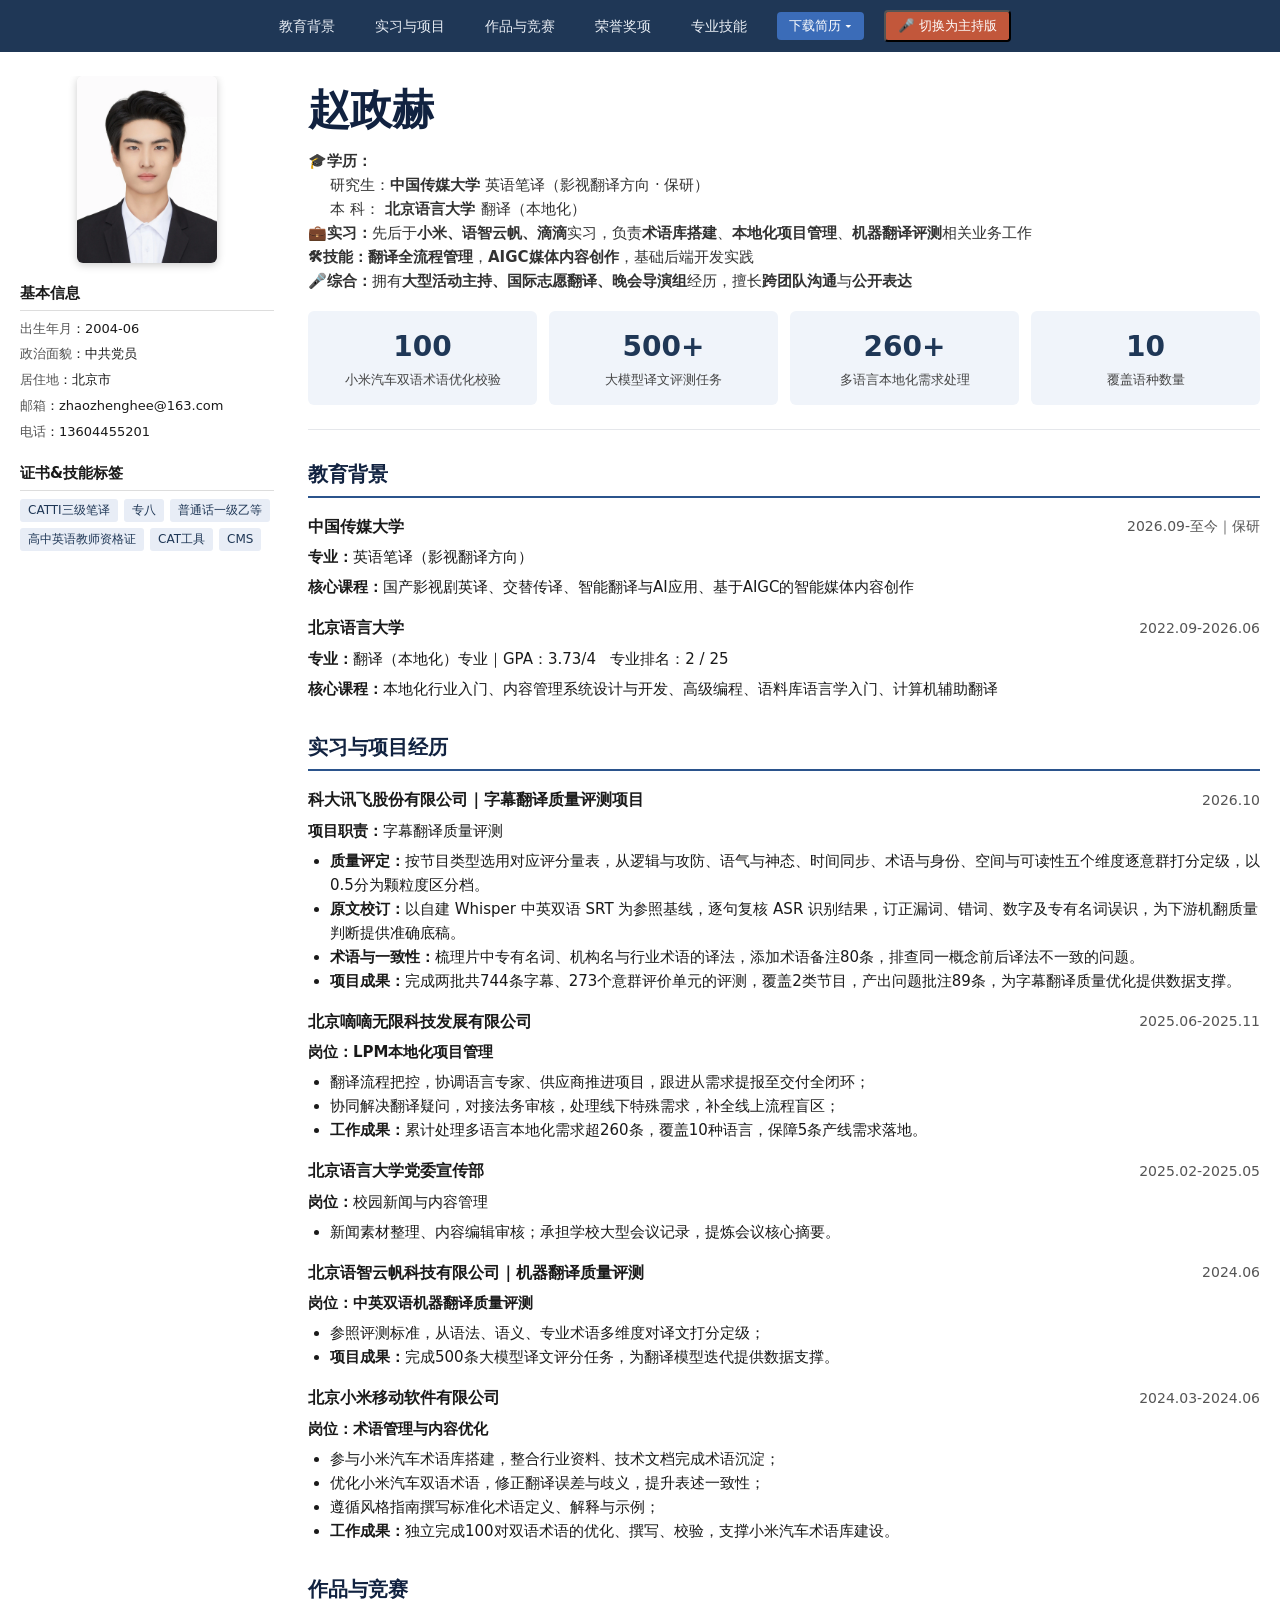
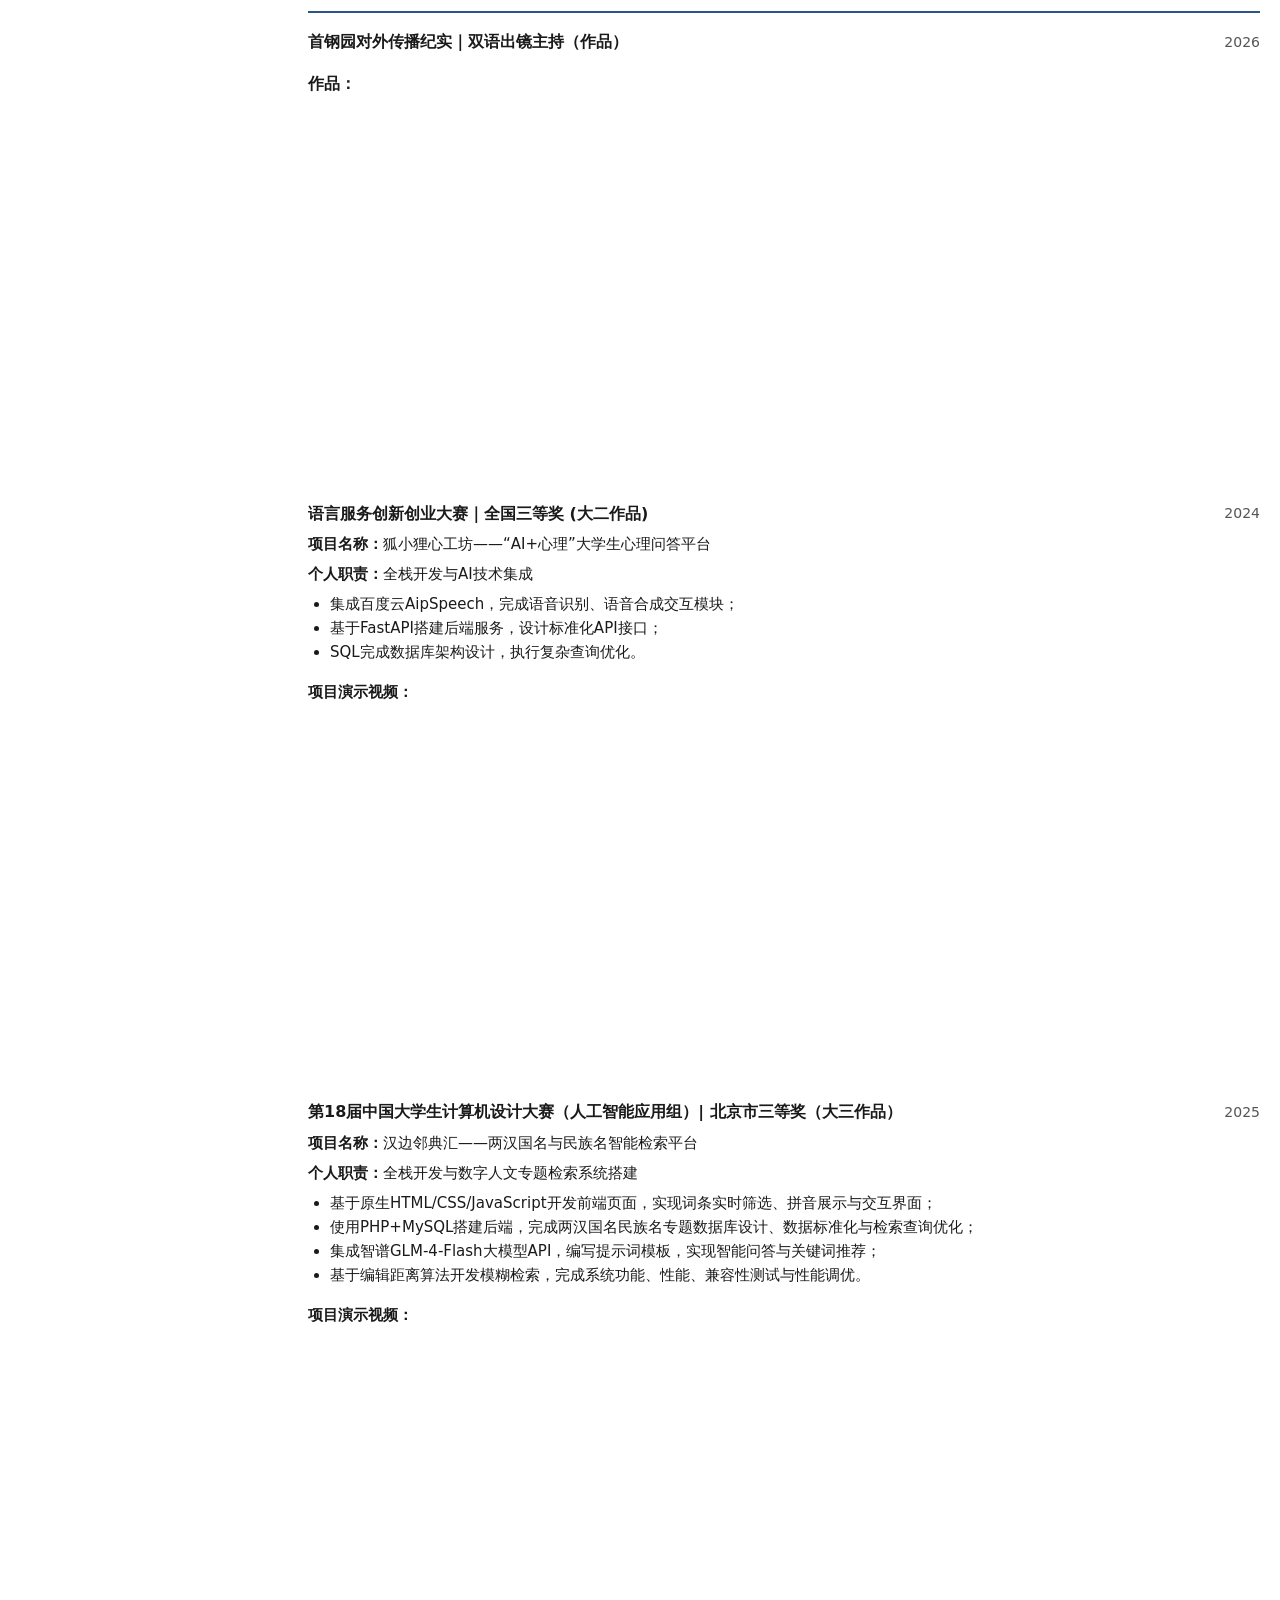
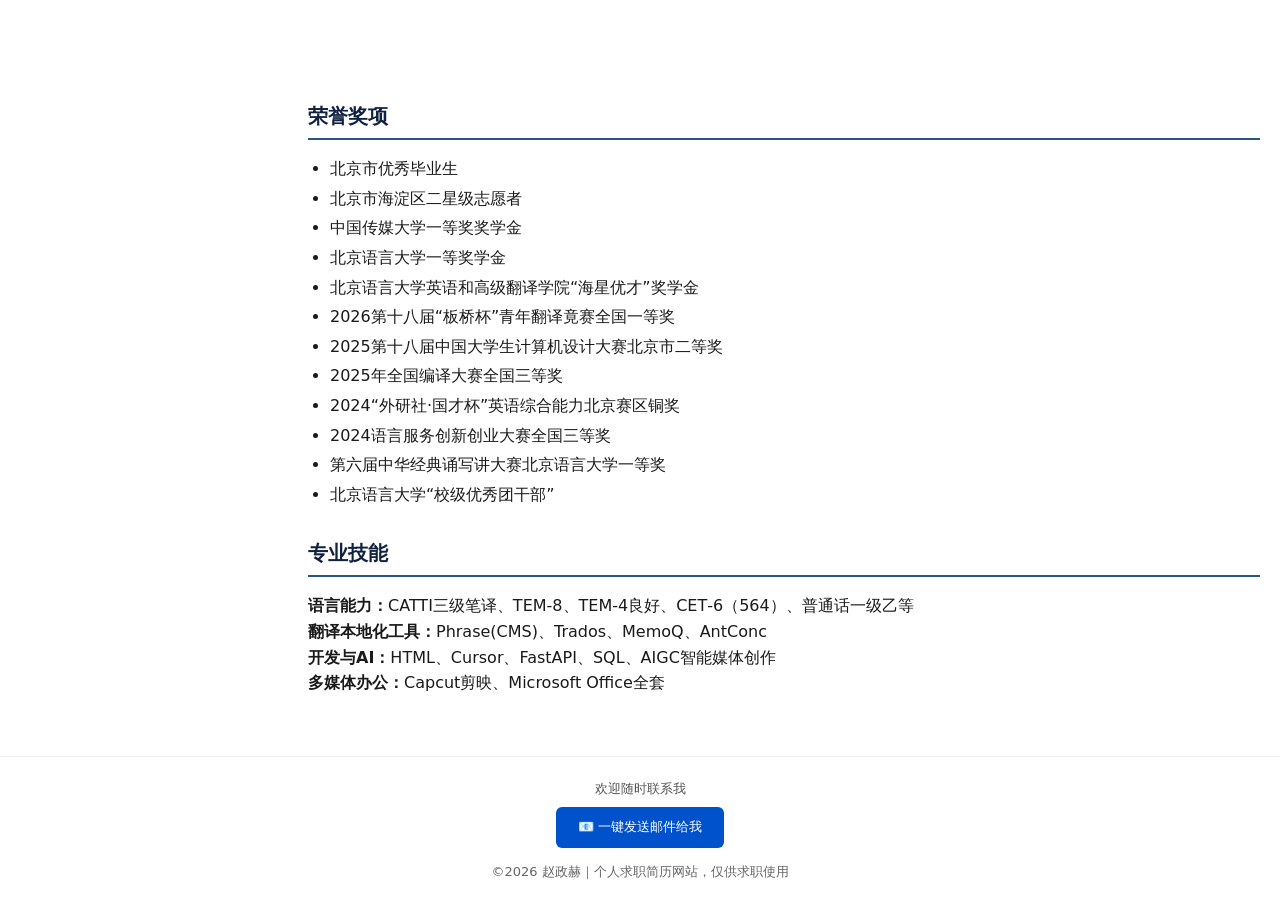
==== index.html @ c39dd7a0 "index.html" ====
<!DOCTYPE html>
<html lang="zh-CN">
<head>
    <meta charset="UTF-8">
    <meta name="viewport" content="width=device-width, initial-scale=1.0">
    <title>赵政赫｜个人简历主页</title>
    <link rel="stylesheet" href="./css/style.css">
</head>
<body>
<!--顶部导航锚点菜单：顺序 = 正文顺序，保证点击跳转位置正确-->
<header class="site-header">
    <div class="container-full">
        <nav class="top-nav">
            <!-- 教育背景：两个界面都有 -->
            <a href="#edu">教育背景</a>
            <a href="#bilingual" class="host-only" style="display:none;">个人作品</a>
            <!-- 求职版专属 -->
            <a href="#intern" class="job-only">实习与项目</a>
            <a href="#project" class="job-only">作品与竞赛</a>
            <!-- 主持版专属 -->
            <a href="#social" class="host-only" style="display:none;">主持&实践</a>
            <!-- 两个界面都有 -->
            <a href="#award">荣誉奖项</a>
            <!-- 两个界面都有 -->
            <a href="#skill">专业技能</a>
            <div class="download-dropdown">
                <button class="nav-download">
                    下载简历 ▾
                </button>
                <div class="dropdown-menu">
                    <!-- 求职版：个人简历 + 英文版 -->
                    <a href="./resume/resume-zh.pdf" target="_blank" class="job-dl">📄下载简历</a>
                    <a href="./resume/resume-en.pdf" target="_blank" class="job-dl">📄下载resume</a>
                    <!-- 主持版：传媒方向 -->
                    <a href="./resume/resume-host.pdf" target="_blank" class="host-dl" style="display:none;">📄下载传媒方向简历</a>
                </div>
            </div>
            <!-- 双界面切换按钮 -->
            <button id="modeBtn" class="nav-download" style="background:#c2573b;" onclick="switchMode()">🎤 切换为主持版</button>
         </nav>
    </div>
</header>
<div class="container-full page-wrapper">
    <!--侧边栏 固定在左侧-->
    <aside class="sidebar">
        <div class="sidebar-sticky">
            <div class="avatar-box">
                <img src="./assets/img/id_photo.webp" alt="赵政赫证件照">
            </div>
            <div class="side-info">
                <div class="side-title">基本信息</div>
                <ul>
                    <li><span class="label">出生年月</span>：2004‑06</li>
                    <li><span class="label">政治面貌</span>：中共党员</li>
                    <li><span class="label">居住地</span>：北京市</li>
                    <li><span class="label">邮箱</span>：zhaozhenghee@163.com</li>
                    <li><span class="label">电话</span>：13604455201</li>
                </ul>
            </div>
            <div class="side-info">
                <div class="side-title">证书&技能标签</div>
                <div class="tag-list">
                    <span class="tag">CATTI三级笔译</span>
                    <span class="tag">专八</span>
                    <span class="tag">普通话一级乙等</span>
                    <span class="tag">高中英语教师资格证</span>
                    <span class="tag">CAT工具</span>
                    <span class="tag">CMS</span>
                </div>
            </div>
        </div>
    </aside>
    <!--主内容区域-->
    <main class="main-content">
                <!--大标题区域-->
<section class="hero-banner">
    <h1 class="main-name">赵政赫</h1>
    <div class="intro-text">
        <p><strong>🎓学历：</strong></p>
        <p style="padding-left:1.4rem;">研究生：<strong>中国传媒大学</strong> 英语笔译（影视翻译方向 · 保研）</p>
        <p style="padding-left:1.4rem;">本 科：<strong> 北京语言大学 </strong>翻译（本地化）</p>
        <p><strong>💼实习：</strong>先后于<strong>小米、语智云帆、滴滴</strong>实习，负责<strong>术语库搭建</strong>、<strong>本地化项目管理</strong>、<strong>机器翻译评测</strong>相关业务工作</p>
        <p><strong>🛠技能：</strong><strong>翻译全流程管理</strong>，<strong>AIGC媒体内容创作</strong>，基础后端开发实践</p>
        <p><strong>🎤综合：</strong>拥有<strong>大型活动主持、国际志愿翻译、晚会导演组</strong>经历，擅长<strong>跨团队沟通</strong>与<strong>公开表达</strong></p>
    </div>
    <!--核心数据高亮块-->
    <div class="data-highlight-row">
        <div class="data-item">
            <div class="data-num">100</div>
            <div class="data-desc">小米汽车双语术语优化校验</div>
        </div>
        <div class="data-item">
            <div class="data-num">500+</div>
            <div class="data-desc">大模型译文评测任务</div>
        </div>
        <div class="data-item">
            <div class="data-num">260+</div>
            <div class="data-desc">多语言本地化需求处理</div>
        </div>
        <div class="data-item">
            <div class="data-num">10</div>
            <div class="data-desc">覆盖语种数量</div>
        </div>
    </div>
</section>
        <!--教育背景：两个界面都有-->
        <section id="edu" class="content-block">
            <h2 class="block-title">教育背景</h2>
            <div class="block-item">
                <div class="item-head">
                    <div class="item-org">中国传媒大学</div>
                    <div class="item-time">2026.09‑至今｜保研</div>
                </div>
                <div class="item-detail">
                    <p><strong>专业：</strong>英语笔译（影视翻译方向）</p>
                    <p><strong>核心课程：</strong>国产影视剧英译、交替传译、智能翻译与AI应用、基于AIGC的智能媒体内容创作</p>
                </div>
            </div>
            <div class="block-item">
                <div class="item-head">
                    <div class="item-org">北京语言大学</div>
                    <div class="item-time">2022.09‑2026.06</div>
                </div>
                <div class="item-detail">
                    <p><strong>专业：</strong>翻译（本地化）专业｜GPA：3.73/4 &nbsp; 专业排名：2 / 25</p>
                    <p><strong>核心课程：</strong>本地化行业入门、内容管理系统设计与开发、高级编程、语料库语言学入门、计算机辅助翻译</p>
                </div>
            </div>
        </section>
        <!--个人作品：主持版专属，独立醒目板块-->
        <section id="bilingual" class="content-block host-sec" style="display:none;">
            <h2 class="block-title">个人作品</h2>
            <div class="block-item">
                <p><strong>首钢园对外传播纪实 · 出镜主持</strong></p>
                <p><strong>When Industrial Ruins Meet Market Vibes 当工业遗迹遇见市集烟火</strong></p>
                <div style="margin-top:16px;">
                    <p><strong>作品：</strong></p>
                    <div style="max-width:600px;margin-left:auto;margin-right:auto;">
                        <div style="position:relative;padding-bottom:56.25%;height:0;overflow:hidden;border-radius:6px;">
                            <iframe style="position:absolute;top:0;left:0;width:100%;height:100%;border:0;"
                            src="//player.bilibili.com/player.html?isOutside=true&aid=117586691951535&bvid=BV16ZW86EEtC&cid=43466884684&p=1&danmaku=0&autoplay=0"
                            allowfullscreen></iframe>
                        </div>
                    </div>
                </div>

                <div style="margin-top:28px;">
                    <p><strong>第26届齐越节报送作品——唐诗里的中国：</strong></p>
<br>
                    <div style="max-width:600px;margin-left:auto;margin-right:auto;">
                        <div style="position:relative;padding-bottom:56.25%;height:0;overflow:hidden;border-radius:6px;">
                            <iframe style="position:absolute;top:0;left:0;width:100%;height:100%;border:0;"
                            src="//player.bilibili.com/player.html?isOutside=true&aid=117561291179979&bvid=BV1Stxf6EEJv&cid=43338957011&p=1 &danmaku=0&autoplay=0"
                            allowfullscreen></iframe>
                        </div>
                    </div>
                </div>
            </div>
        </section>
        <!--求职版：实习经历-->
        <section id="intern" class="content-block job-sec">
            <h2 class="block-title">实习与项目经历</h2>
            <div class="block-item">
                <div class="item-head">
                    <div class="item-org">科大讯飞股份有限公司｜字幕翻译质量评测项目</div>
                    <div class="item-time">2026.10</div>
                </div>
                <div class="item-detail">
                    <p><strong>项目职责：</strong>字幕翻译质量评测</p>
                    <ul>
                        <li><strong>质量评定：</strong>按节目类型选用对应评分量表，从逻辑与攻防、语气与神态、时间同步、术语与身份、空间与可读性五个维度逐意群打分定级，以0.5分为颗粒度区分档。</li>
                        <li><strong>原文校订：</strong>以自建 Whisper 中英双语 SRT 为参照基线，逐句复核 ASR 识别结果，订正漏词、错词、数字及专有名词误识，为下游机翻质量判断提供准确底稿。</li>
                        <li><strong>术语与一致性：</strong>梳理片中专有名词、机构名与行业术语的译法，添加术语备注80条，排查同一概念前后译法不一致的问题。</li>
                        <li><strong>项目成果：</strong>完成两批共744条字幕、273个意群评价单元的评测，覆盖2类节目，产出问题批注89条，为字幕翻译质量优化提供数据支撑。</li>
                    </ul>
                </div>
            </div>
            <div class="block-item">
                <div class="item-head">
                    <div class="item-org">北京嘀嘀无限科技发展有限公司</div>
                    <div class="item-time">2025.06‑2025.11</div>
                </div>
                <div class="item-detail">
                    <p><strong>岗位：LPM本地化项目管理</strong></p>
                    <ul>
                        <li>翻译流程把控，协调语言专家、供应商推进项目，跟进从需求提报至交付全闭环；</li>
                        <li>协同解决翻译疑问，对接法务审核，处理线下特殊需求，补全线上流程盲区；</li>
                        <li><strong>工作成果：</strong>累计处理多语言本地化需求超260条，覆盖10种语言，保障5条产线需求落地。</li>
                    </ul>
                </div>
            </div>
            <div class="block-item">
                <div class="item-head">
                    <div class="item-org">北京语言大学党委宣传部</div>
                    <div class="item-time">2025.02‑2025.05</div>
                </div>
                <div class="item-detail">
                    <p><strong>岗位：</strong>校园新闻与内容管理</p>
                    <ul>
                        <li>新闻素材整理、内容编辑审核；承担学校大型会议记录，提炼会议核心摘要。</li>
                    </ul>
                </div>
            </div>
            <div class="block-item">
                <div class="item-head">
                    <div class="item-org">北京语智云帆科技有限公司｜机器翻译质量评测</div>
                    <div class="item-time">2024.06</div>
                </div>
                <div class="item-detail">
                    <p><strong>岗位：中英双语机器翻译质量评测</strong></p>
                    <ul>
                        <li>参照评测标准，从语法、语义、专业术语多维度对译文打分定级；</li>
                        <li><strong>项目成果：</strong>完成500条大模型译文评分任务，为翻译模型迭代提供数据支撑。</li>
                    </ul>
                </div>
            </div>
            <div class="block-item">
                <div class="item-head">
                    <div class="item-org">北京小米移动软件有限公司</div>
                    <div class="item-time">2024.03‑2024.06</div>
                </div>
                <div class="item-detail">
                    <p><strong>岗位：术语管理与内容优化</strong></p>
                    <ul>
                        <li>参与小米汽车术语库搭建，整合行业资料、技术文档完成术语沉淀；</li>
                        <li>优化小米汽车双语术语，修正翻译误差与歧义，提升表述一致性；</li>
                        <li>遵循风格指南撰写标准化术语定义、解释与示例；</li>
                        <li><strong>工作成果：</strong>独立完成100对双语术语的优化、撰写、校验，支撑小米汽车术语库建设。</li>
                    </ul>
                </div>
            </div>
        </section>
        <!--求职版：项目竞赛-->
        <section id="project" class="content-block job-sec">
            <h2 class="block-title">作品与竞赛</h2>
            <!-- 双语出镜作品（求职版也展示一份，与主持版独立板块呼应） -->
            <div class="block-item">
                <div class="item-head">
                    <div class="item-org">首钢园对外传播纪实｜双语出镜主持（作品）</div>
                    <div class="item-time">2026</div>
                </div>
                    <div style="margin-top:16px;">
                        <p><strong>作品：</strong></p>
                        <div style="max-width:600px;margin-left:auto;margin-right:auto;">
                            <div style="position:relative;padding-bottom:56.25%;height:0;overflow:hidden;border-radius:6px;">
                                <iframe style="position:absolute;top:0;left:0;width:100%;height:100%;border:0;"
                                src="//player.bilibili.com/player.html?isOutside=true&aid=117586691951535&bvid=BV16ZW86EEtC&cid=43466884684&p=1&danmaku=0&autoplay=0"
                                allowfullscreen></iframe>
                            </div>
                        </div>
                    </div>
            </div>
<br><br>
            <div class="block-item">
                <div class="item-head">
                    <div class="item-org">语言服务创新创业大赛｜全国三等奖 (大二作品)</div>
                    <div class="item-time">2024</div>
                </div>
                <div class="item-detail">
                    <p><strong>项目名称：</strong>狐小狸心工坊——“AI+心理”大学生心理问答平台</p>
                    <p><strong>个人职责：</strong>全栈开发与AI技术集成</p>
                    <ul>
                        <li>集成百度云AipSpeech，完成语音识别、语音合成交互模块；</li>
                        <li>基于FastAPI搭建后端服务，设计标准化API接口；</li>
                        <li>SQL完成数据库架构设计，执行复杂查询优化。</li>
                    </ul>
                    <div style="margin-top:16px;">
                        <p><strong>项目演示视频：</strong></p>
                        <div style="max-width:600px;margin-left:auto;margin-right:auto;">
                            <div style="position:relative;padding-bottom:56.25%;height:0;overflow:hidden;border-radius:6px;">
                                <iframe style="position:absolute;top:0;left:0;width:100%;height:100%;border:0;"
                                src="//player.bilibili.com/player.html?isOutside=true&aid=117394659936834&bvid=BV1HZpA66EpD&cid=42518907487&p=1 &danmaku=0&autoplay=0"
                                allowfullscreen></iframe>
                            </div>
                        </div>
                    </div>
            </div>
<br><br>
            <div class="block-item">
                <div class="item-head">
                    <div class="item-org">第18届中国大学生计算机设计大赛（人工智能应用组）| 北京市三等奖（大三作品）</div>
                    <div class="item-time">2025</div>
                </div>
                <div class="item-detail">
                    <p><strong>项目名称：</strong>汉边邻典汇——两汉国名与民族名智能检索平台</p>
                    <p><strong>个人职责：</strong>全栈开发与数字人文专题检索系统搭建</p>
                    <ul>
                        <li>基于原生HTML/CSS/JavaScript开发前端页面，实现词条实时筛选、拼音展示与交互界面；</li>
                        <li>使用PHP+MySQL搭建后端，完成两汉国名民族名专题数据库设计、数据标准化与检索查询优化；</li>
                        <li>集成智谱GLM-4-Flash大模型API，编写提示词模板，实现智能问答与关键词推荐；</li>
                        <li>基于编辑距离算法开发模糊检索，完成系统功能、性能、兼容性测试与性能调优。</li>
                    </ul>
                    <div style="margin-top:16px;">
                        <p><strong>项目演示视频：</strong></p>
                        <div style="max-width:600px;margin-left:auto;margin-right:auto;">
                            <div style="position:relative;padding-bottom:56.25%;height:0;overflow:hidden;border-radius:6px;">
                                <iframe style="position:absolute;top:0;left:0;width:100%;height:100%;border:0;"
                                src="//player.bilibili.com/player.html?isOutside=true&aid=117394659871665&bvid=BV1cZpA66EZh&cid=42518972403&p=1 &danmaku=0&autoplay=0"
                                allowfullscreen></iframe>
                            </div>
                        </div>
                    </div>
            </div>
                </div>
            </div>
        </section>
        <!--主持版：主持实践-->
        <section id="social" class="content-block host-sec" style="display:none;">
            <h2 class="block-title">主持经历 & 大型社会实践</h2>
            <div class="block-item">
                <div class="item-detail">
                    <p><strong>主持经历：</strong></p>
                    <ul>
                        <li>连续四年主持美育中国说·国际语言艺术大会全国总展示、阅读伴我行全国总展示</li>
                        <li>北京语言大学读书节开幕式、DRAMA NIGHT戏剧之夜、致敬科技工作者文艺晚会</li>
                        <li>第十七届（2026）北京市大学生英语演讲比赛中国传媒大学校园选拔赛</li>
                        <li>共计主持校内外活动超20场</li>
                    </ul>
                <!--主持照片轮播-->
                    <div class="carousel-wrap" id="carouselHost">
                        <div class="carousel-view">
                            <div class="carousel-track">
                                <div class="carousel-slide"><img src="./assets/img/齐越节.webp" alt="主持照片"></div>
                                <div class="carousel-slide"><img src="./assets/img/森林音乐会.webp" alt="主持照片"></div>
                                <div class="carousel-slide"><img src="./assets/img/美育中国说.webp" alt="主持照片"></div>
                            </div>
                        </div>
                        <button class="carousel-btn prev">‹</button>
                        <button class="carousel-btn next">›</button>
                    </div>
<br>
                    <div style="margin-top:16px;">
                        <p><strong>主持片段：</strong></p>
                        <div style="max-width:600px;margin-left:auto;margin-right:auto;">
                            <div style="position:relative;padding-bottom:56.25%;height:0;overflow:hidden;border-radius:6px;">
                                <iframe style="position:absolute;top:0;left:0;width:100%;height:100%;border:0;"
                                src="//player.bilibili.com/player.html?isOutside=true&aid=117561660278328&bvid=BV1nWxZ6AEbJ&cid=43341319818&p=1 &danmaku=0&autoplay=0"
                                allowfullscreen></iframe>
                            </div>
                        </div>
                    </div>
                    <p style="margin-top:28px;"><strong>社会实践 / 导演组 / 志愿翻译：</strong></p>
                    <ul>
                        <li>CGTN“一带一路十周年特别节目”中国学生代表</li>
                        <li>中美大学生夏季交流营（北京语言大学&美国贝尔蒙特大学）陪同翻译</li>
                        <li>CNTV央视频 大国非遗·文旅九州导演组</li>
                        <li>《盛世华章 初心如炬》纪念长征胜利90周年文艺晚会导演组</li>
                        <li>国家大剧院、北京京仪集团等多台文艺晚会导演组</li>
                        <li>博鳌亚洲论坛全球健康论坛英语志愿者；世界机器人大会志愿者</li>
                    </ul>
                    <!--社会实践照片轮播-->
                    <div class="carousel-wrap" id="carouselSocial">
                        <div class="carousel-view">
                            <div class="carousel-track">
                                <div class="carousel-slide"><img src="./assets/img/CGTN一带一路.webp" alt="社会实践照片"></div>
                                <div class="carousel-slide"><img src="./assets/img/央视频.webp" alt="社会实践照片"></div>
                                <div class="carousel-slide"><img src="./assets/img/大剧院.webp" alt="社会实践照片"></div>
                                <div class="carousel-slide"><img src="./assets/img/博鳌.webp" alt="社会实践照片"></div>
                            </div>
                        </div>
                        <button class="carousel-btn prev">‹</button>
                        <button class="carousel-btn next">›</button>
                    </div>
                </div>
            </div>
        </section>
        <!--荣誉奖项：两个界面都有（内容按界面区分）-->
        <section id="award" class="content-block">
            <h2 class="block-title">荣誉奖项</h2>
            <!-- 求职版 -->
            <div class="block-item job-sec">
                <ul class="award-list">
                    <li>北京市优秀毕业生</li>
                    <li>北京市海淀区二星级志愿者</li>
                    <li>中国传媒大学一等奖奖学金</li>
                    <li>北京语言大学一等奖学金</li>
                    <li>北京语言大学英语和高级翻译学院“海星优才”奖学金</li>
                    <li>2026第十八届“板桥杯”青年翻译竟赛全国一等奖</li>
                    <li>2025第十八届中国大学生计算机设计大赛北京市二等奖</li>
                    <li>2025年全国编译大赛全国三等奖</li>
                    <li>2024“外研社·国才杯”英语综合能力北京赛区铜奖</li>
                    <li>2024语言服务创新创业大赛全国三等奖</li>
                    <li>第六届中华经典诵写讲大赛北京语言大学一等奖</li>
                    <li>北京语言大学“校级优秀团干部”</li>
                </ul>
            </div>
            <!-- 主持版 -->
            <div class="block-item host-sec" style="display:none;">
                <ul class="award-list">
                    <li>北京市优秀毕业生</li>
                    <li>中国传媒大学一等奖奖学金</li>
                    <li>北京语言大学一等奖学金</li>
                    <li>北京语言大学英语和高级翻译学院“海星优才”奖学金</li>
                    <li>第六届中华经典诵写讲大赛北京语言大学一等奖</li>
                    <li>2026.04 “一路有你”公益行爱心大使</li>
                </ul>
            </div>
        </section>
        <!--专业技能：两个界面都有（内容按界面区分）-->
        <section id="skill" class="content-block">
            <h2 class="block-title">专业技能</h2>
            <!-- 求职版：完整版 -->
            <div class="block-item job-sec">
                <p><strong>语言能力：</strong>CATTI三级笔译、TEM‑8、TEM‑4良好、CET‑6（564）、普通话一级乙等</p>
                <p><strong>翻译本地化工具：</strong>Phrase(CMS)、Trados、MemoQ、AntConc</p>
                <p><strong>开发与AI：</strong>HTML、Cursor、FastAPI、SQL、AIGC智能媒体创作</p>
                <p><strong>多媒体办公：</strong>Capcut剪映、Microsoft Office全套</p>
            </div>
            <!-- 主持版：精简版 -->
            <div class="block-item host-sec" style="display:none;">
                <p><strong>语言能力：</strong>六级564、专八证书、普通话一级乙等</p>
                <p><strong>多媒体办公：</strong>Capcut剪映、Microsoft Office全套</p>
            </div>
        </section>
    </main>
</div>
<footer class="site-footer">
    <!-- 一键发送邮件按钮 -->
    <div style="text-align:center;margin-bottom:14px;">
        <p style="margin-bottom:8px;color:#555;">欢迎随时联系我</p>
        <a href="mailto:zhaozhenghee@163.com?subject="
           style="display:inline-block;background:#0052cc;color:#fff;padding:10px 22px;border-radius:6px;text-decoration:none;">
           📧 一键发送邮件给我
        </a>
    </div>
    ©2026 赵政赫｜个人求职简历网站，仅供求职使用
</footer>
<!--轮播 + 双界面切换 JS-->
<script>
// ===== 双界面切换：求职版 / 主持版 =====
let isJobMode = true;
function switchMode(){
    isJobMode = !isJobMode;
    // 导航菜单项
    document.querySelectorAll('.job-only').forEach(el => el.style.display = isJobMode ? '' : 'none');
    document.querySelectorAll('.host-only').forEach(el => el.style.display = isJobMode ? 'none' : '');
    // 正文区块
    document.querySelectorAll('.job-sec').forEach(el => el.style.display = isJobMode ? '' : 'none');
    document.querySelectorAll('.host-sec').forEach(el => el.style.display = isJobMode ? 'none' : '');
    // 下载简历链接
    document.querySelectorAll('.job-dl').forEach(el => el.style.display = isJobMode ? '' : 'none');
    document.querySelectorAll('.host-dl').forEach(el => el.style.display = isJobMode ? 'none' : '');
    // 按钮文字
    const btn = document.getElementById('modeBtn');
    if(isJobMode){
        btn.innerText = '🎤 切换为主持版';
        btn.style.background = '#c2573b';
        btn.title = '切换为主持求职版';
    } else {
        btn.innerText = '💼 切换为求职版';
        btn.style.background = '#3b6cb8';
        btn.title = '求职版';
    }
    window.scrollTo({top:0, behavior:'smooth'});
}
// ===== 轮播组件 =====
function initCarousel(carouselId) {
    const wrap = document.getElementById(carouselId);
    const track = wrap.querySelector('.carousel-track');
    const slides = wrap.querySelectorAll('.carousel-slide');
    const prevBtn = wrap.querySelector('.carousel-btn.prev');
    const nextBtn = wrap.querySelector('.carousel-btn.next');
    let index = 0;
    const total = slides.length;
    let timer;
    function go(idx) {
        if(idx < 0) idx = total -1;
        if(idx >= total) idx = 0;
        index = idx;
        track.style.transform = `translateX(-${index * 100}%)`;
    }
    function startAuto(){
        timer = setInterval(()=> go(index+1),4000);
    }
    function stopAuto(){
        clearInterval(timer);
    }
    prevBtn.addEventListener('click',()=> go(index-1));
    nextBtn.addEventListener('click',()=> go(index+1));
    wrap.addEventListener('mouseenter', stopAuto);
    wrap.addEventListener('mouseleave', startAuto);
    startAuto();
}
// 初始化两个轮播
initCarousel("carouselHost");
initCarousel("carouselSocial");
</script>
</body>
</html>
---- css/style.css ----
* {
    margin: 0;
    padding: 0;
    box-sizing: border-box;
}
body {
    font-family: "PingFang SC","Microsoft YaHei", system-ui, sans-serif;
    background-color: #ffffff;
    color: #1a1a1a;
    line-height: 1.6;
}
ul {
    padding-left: 22px;
}
a {
    color: #0052cc;
    text-decoration: none;
}
a:hover{
    text-decoration: none;
}
/* 顶部导航栏 */
.site-header {
    background-color: #1f3756;
    position: sticky;
    top:0;
    z-index: 999;
}
.container-full {
    max-width: 1300px;
    margin: 0 auto;
    padding: 0 20px;
}
.top-nav {
    display: flex;
    gap: 20px;
    align-items: center;
    justify-content: center;
    padding:10px 0;
    flex-wrap: wrap;
}
.top-nav a {
    color:#e8edf4;
    font-size:14px;
    /* 新增：为高亮框预留内边距 */
    padding:4px 10px;
    border-radius:4px;
    transition: 0.2s all ease;
}
/* 新增：导航文字悬浮高亮，排除下载按钮 */
.top-nav a:not(.nav-download):hover {
    background-color:#3b6cb8;
    color:#ffffff;
}
.nav-download {
    background-color:#3b6cb8;
    padding:5px 12px;
    border-radius:4px;
    color:#fff !important;
}

/* 下拉容器 */
.download-dropdown {
    position: relative;
}
/* 看不见的过渡桥梁，填补按钮和下拉框之间的空隙，鼠标经过不会消失 */
.download-dropdown::after {
    content: "";
    position: absolute;
    left: 0;
    right: 0;
    top: 100%;
    height: 8px;
    z-index: -1;
}
/* 下拉菜单盒子，默认隐藏，去掉margin-top！ */
.dropdown-menu {
    position: absolute;
    top: 100%;
    right: 0;
    background: #fff;
    box-shadow: 0 4px 12px rgba(0,0,0,0.15);
    border-radius: 4px;
    overflow: hidden;
    min-width: 200px;
    display: none;
    z-index: 1000;
    /* ❗删掉原来的 margin-top:4px; */
}
/* 下拉里面的链接 */
.dropdown-menu a {
    display:block;
    color:#1a1a1a !important;
    padding:8px 12px;
    font-size:14px;
    transition:0.2s;
}
.dropdown-menu a:hover {
    background-color:#e8edf6;
}
/* 悬浮显示下拉 */
.download-dropdown:hover .dropdown-menu {
    display:block;
}
/* 按钮本身，去掉默认按钮样式 */
.download-dropdown .nav-download {
    border:none;
    cursor:pointer;
}




/*整体页面双栏布局*/
.page-wrapper {
    display: grid;
    grid-template-columns: 260px 1fr;
    gap:28px;
    margin-top:24px;
}
/*侧边栏 固定悬浮*/
.sidebar {
    width:260px;
}
.sidebar-sticky {
    position: sticky;
    top:16px;
    max-height: calc(100vh - 32px); /* 可视窗口高度减去上下边距 */
    overflow-y: auto; /* 内容超出就显示侧边栏内部垂直滚动条 */
    padding-right:6px; /* 给滚动条留出一点空隙，不压内容文字 */
}
.avatar-box img {
    width: 100%;
    max-width: 140px; /* ✅控制证件照最大宽度，调这个数字 */
    border-radius: 6px;
    box-shadow:0 2px 8px #cccccc;
    display:block;
    margin:0 auto; /* 让证件照在侧边栏里面水平居中 */
}
.side-info {
    margin-top:18px;
}
.side-title {
    font-weight:bold;
    font-size:15px;
    padding-bottom:5px;
    border-bottom: 1px solid #dddddd;
    margin-bottom:8px;
}
.side-info ul {
    list-style:none;
    padding-left:0;
}
.side-info li {
    font-size:13px;
    margin-bottom:5px;
}
.label {
    color:#555555;
}
.tag-list {
    display:flex;
    flex-wrap:wrap;
    gap:6px;
}
.tag {
    background-color:#e8edf6;
    color:#1f3756;
    padding:2px 8px;
    border-radius:3px;
    font-size:12px;
}
.side-btn {
    display:block;
    background-color:#2b548c;
    color:white;
    text-align:center;
    padding:7px;
    border-radius:4px;
    font-size:13px;
}
/*主内容区*/
.main-content {
    width:100%;
}
.hero-banner {
    padding-bottom:24px;
    border-bottom: 1px solid #e5e7eb;
    margin-bottom:28px;
}
/*缩小主姓名字号*/
.main-name {
    font-size: 42px;
    font-weight:700;
    color:#112240;
    margin-bottom: 6px;
}
.intro-text {
    font-size:15px;
    color:#333333;
    margin-bottom:18px;
}
/*首页核心数据高亮行*/
.data-highlight-row {
    display: grid;
    grid-template-columns: repeat(auto-fit, minmax(140px,1fr));
    gap:12px;
}
.data-item {
    background-color:#f0f4fa;
    padding:14px 10px;
    text-align:center;
    border-radius:6px;
}
.data-num {
    font-size:28px;
    font-weight:bold;
    color:#1f3756;
}
.data-desc {
    font-size:13px;
    color:#444444;
}
/*通用内容块*/
.content-block {
    margin-bottom:30px;
    scroll-margin-top: 70px;
}
.block-title {
    font-size:20px;
    font-weight:bold;
    padding-bottom:6px;
    border-bottom: 2px solid #2b548c;
    margin-bottom:16px;
    color:#112240;
}
.block-item {
    margin-bottom:16px;
}
.item-head {
    display:flex;
    justify-content:space-between;
    align-items:center;
    margin-bottom:6px;
}
.item-org {
    font-size:16px;
    font-weight:bold;
}
.item-time {
    color:#555555;
    font-size:14px;
}
.item-detail {
    font-size:15px;
}
.item-detail p {
    margin-bottom:6px;
}
.award-list li {
    margin-bottom:4px;
}
/*页脚*/
.site-footer {
    text-align:center;
    padding:22px;
    font-size:13px;
    color:#666666;
    border-top:1px solid #eee;
    margin-top:30px;
}
/* =========轮播组件【修复图片大小不一致核心】========= */
.carousel-wrap{
    position:relative;
    width:100%;
    overflow:hidden;
    border-radius:8px;
    margin-top:10px;
}
.carousel-view{
    width:100%;
    overflow:hidden;
    /* 固定轮播高度，所有图片统一容器高度 */
    height:340px;
}
.carousel-track{
    display:flex;
    transition:transform 0.5s ease;
    height:100%;
}
.carousel-slide{
    flex:0 0 100%;
    height:100%;
}
.carousel-slide img{
    width:100%;
    height:100%;
    display:block;
    /*关键：图片自动裁剪填满容器，解决原图尺寸参差不齐*/
    object-fit: cover;
    object-position:center;
}
.carousel-btn{
    position:absolute;
    top:50%;
    transform:translateY(-50%);
    width:36px;
    height:36px;
    border:none;
    background:rgba(0,0,0,0.45);
    color:#fff;
    font-size:20px;
    cursor:pointer;
    z-index:10;
    border-radius:50%;
}
.carousel-btn.prev{
    left:10px;
}
.carousel-btn.next{
    right:10px;
}
.carousel-btn:hover{
    background:rgba(0,0,0,0.7);
}
/*移动端适配*/
@media(max-width:900px){
    .page-wrapper {
        grid-template-columns:1fr;
    }
    .sidebar {
        width:100%;
    }
    .sidebar-sticky {
        position:static;
    }
    .avatar-box img {
        max-width:220px;
    }
    .main-name {
        font-size:32px;
    }
    .item-head {
        flex-direction:column;
        align-items:flex-start;
        gap:3px;
    }
    .top-nav {
        gap:10px;
    }
    .nav-download {
        margin-left:0;
    }
    .carousel-btn{
        width:30px;
        height:30px;
        font-size:16px;
    }
    /*手机端降低轮播高度，避免太高*/
    .carousel-view{
        height:240px;
    }
    /*新增：手机下拉菜单靠左，防止跑出屏幕*/
    .dropdown-menu{
        right:auto;
        left:0;
    }
}
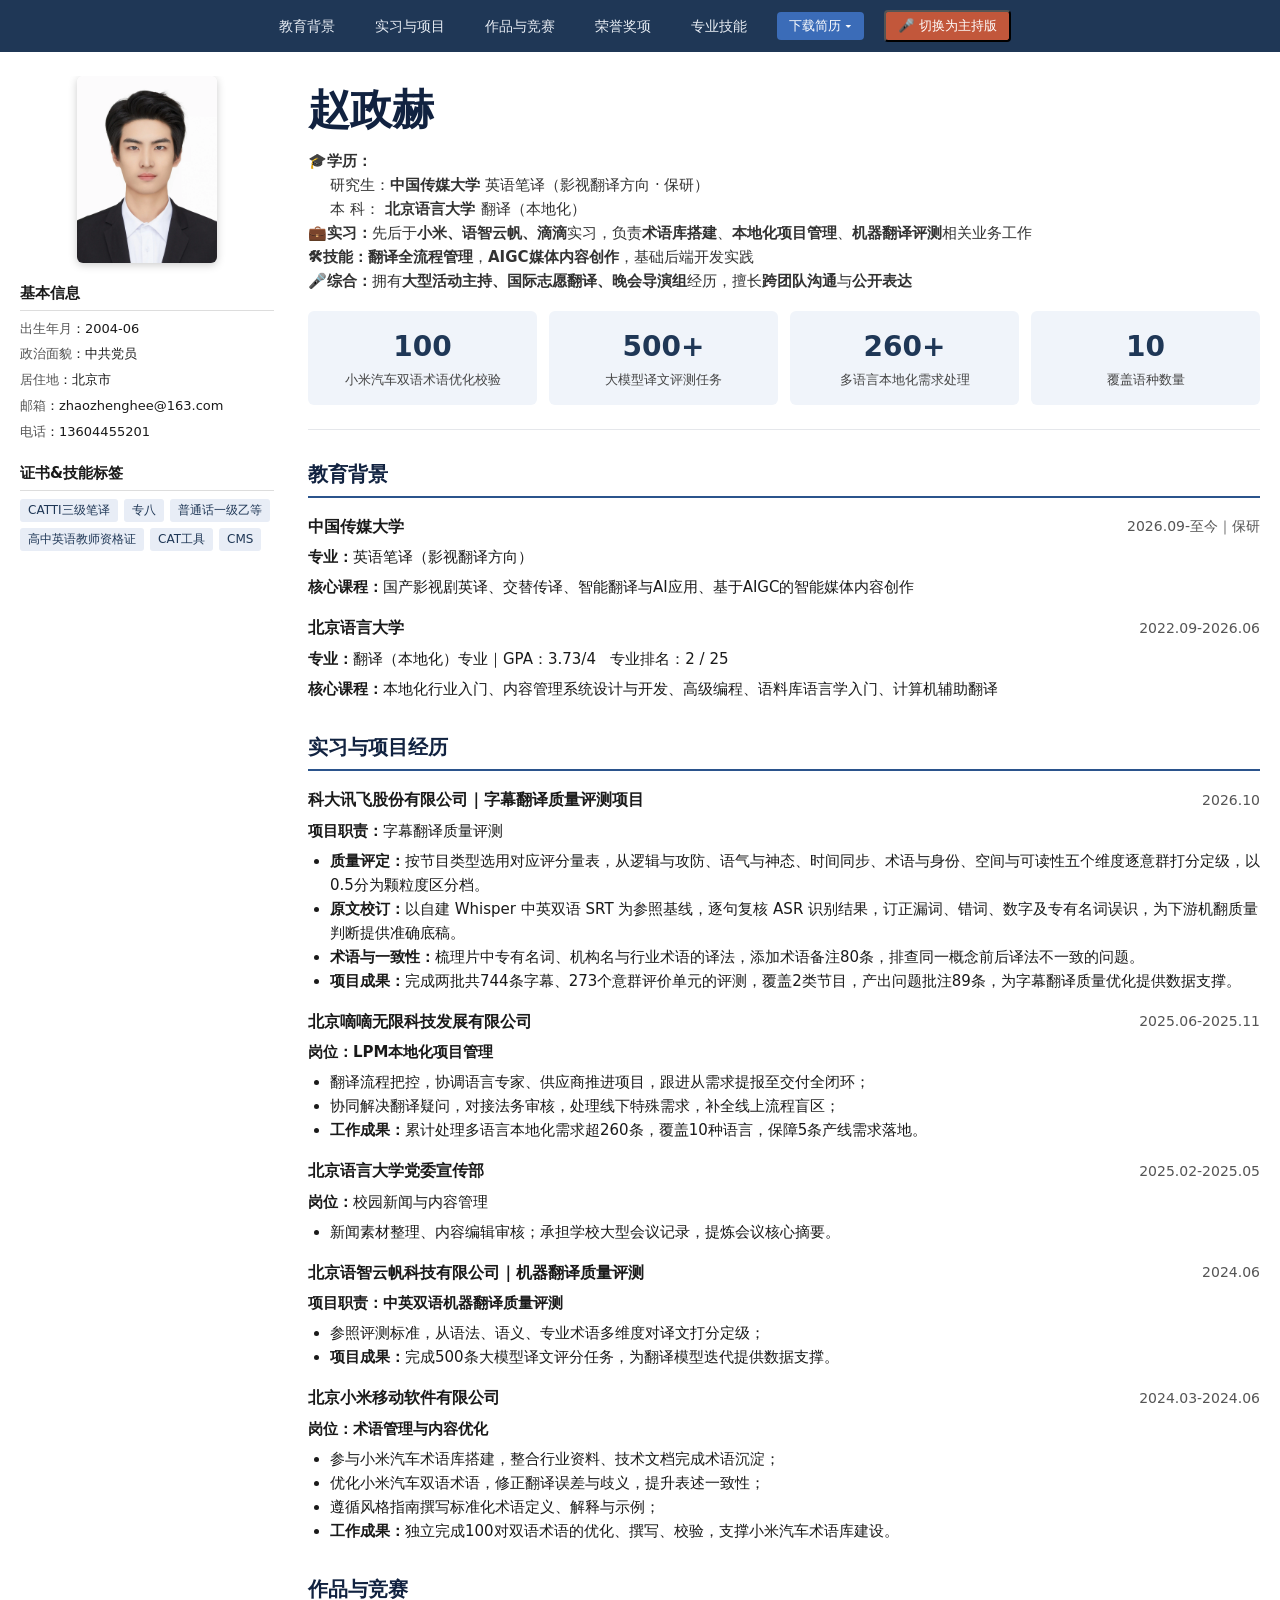
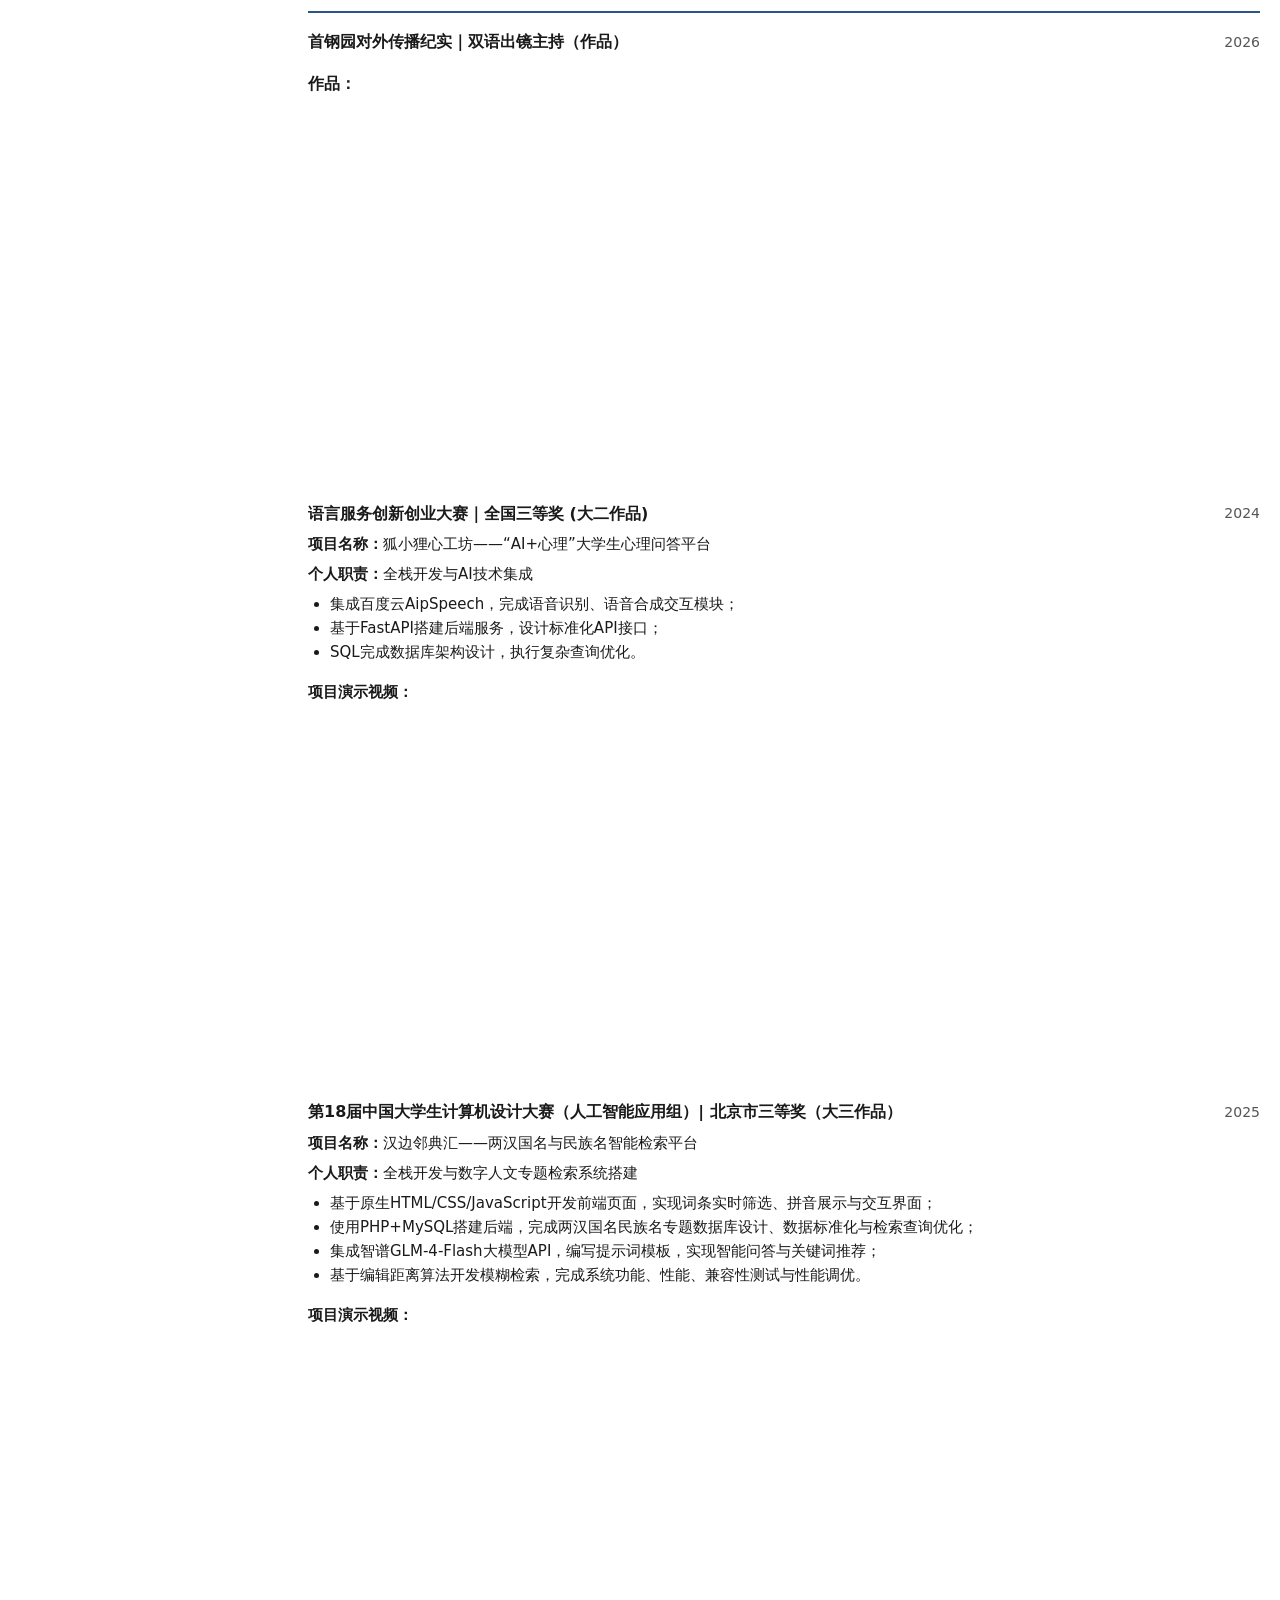
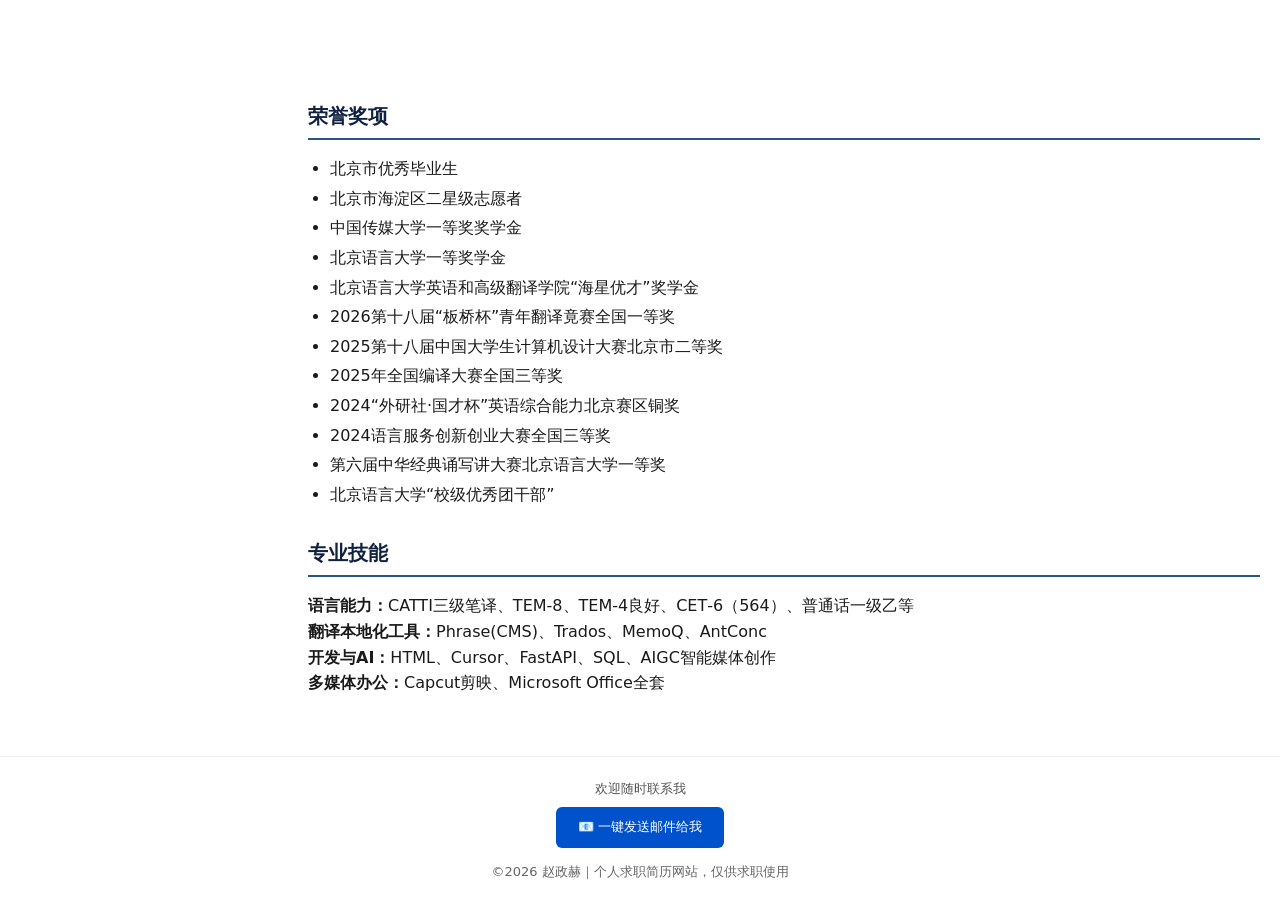
==== commit 2769e6e6: "index.html" ====
--- a/index.html
+++ b/index.html
@@ -207,7 +207,7 @@
                     <div class="item-time">2024.06</div>
                 </div>
                 <div class="item-detail">
-                    <p><strong>岗位：中英双语机器翻译质量评测</strong></p>
+                    <p><strong>项目职责：中英双语机器翻译质量评测</strong></p>
                     <ul>
                         <li>参照评测标准，从语法、语义、专业术语多维度对译文打分定级；</li>
                         <li><strong>项目成果：</strong>完成500条大模型译文评分任务，为翻译模型迭代提供数据支撑。</li>
@@ -453,6 +453,19 @@
     }
     window.scrollTo({top:0, behavior:'smooth'});
 }
+
+// ===== 初始模式：支持 ?mode=host / #host / localStorage 直接进入主持版 =====
+(function initMode(){
+    var params = new URLSearchParams(window.location.search);
+    var wantHost =
+        params.get('mode') === 'host' ||
+        window.location.hash.indexOf('host') !== -1 ||
+        localStorage.getItem('siteMode') === 'host';
+    if (wantHost) {
+        switchMode(); // 默认是求职版，切一次即进入主持版
+    }
+})();
+
 // ===== 轮播组件 =====
 function initCarousel(carouselId) {
     const wrap = document.getElementById(carouselId);
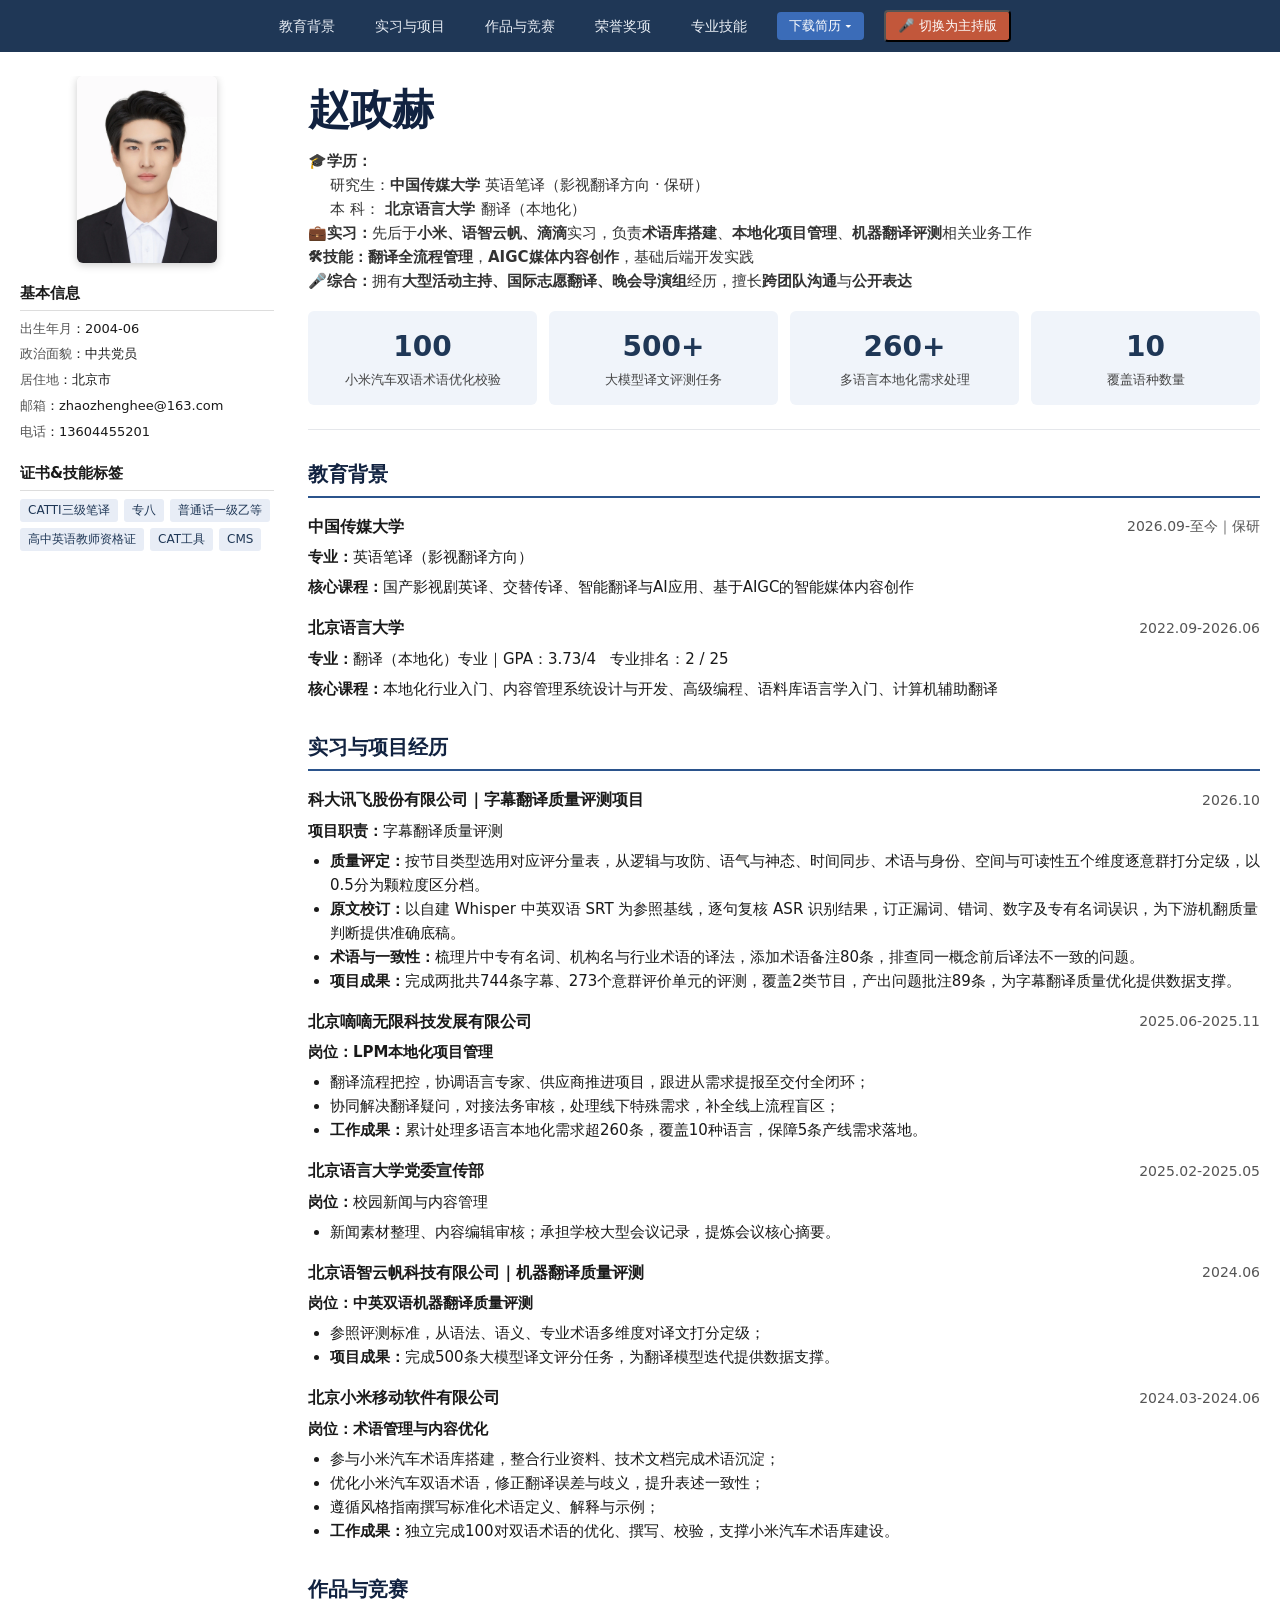
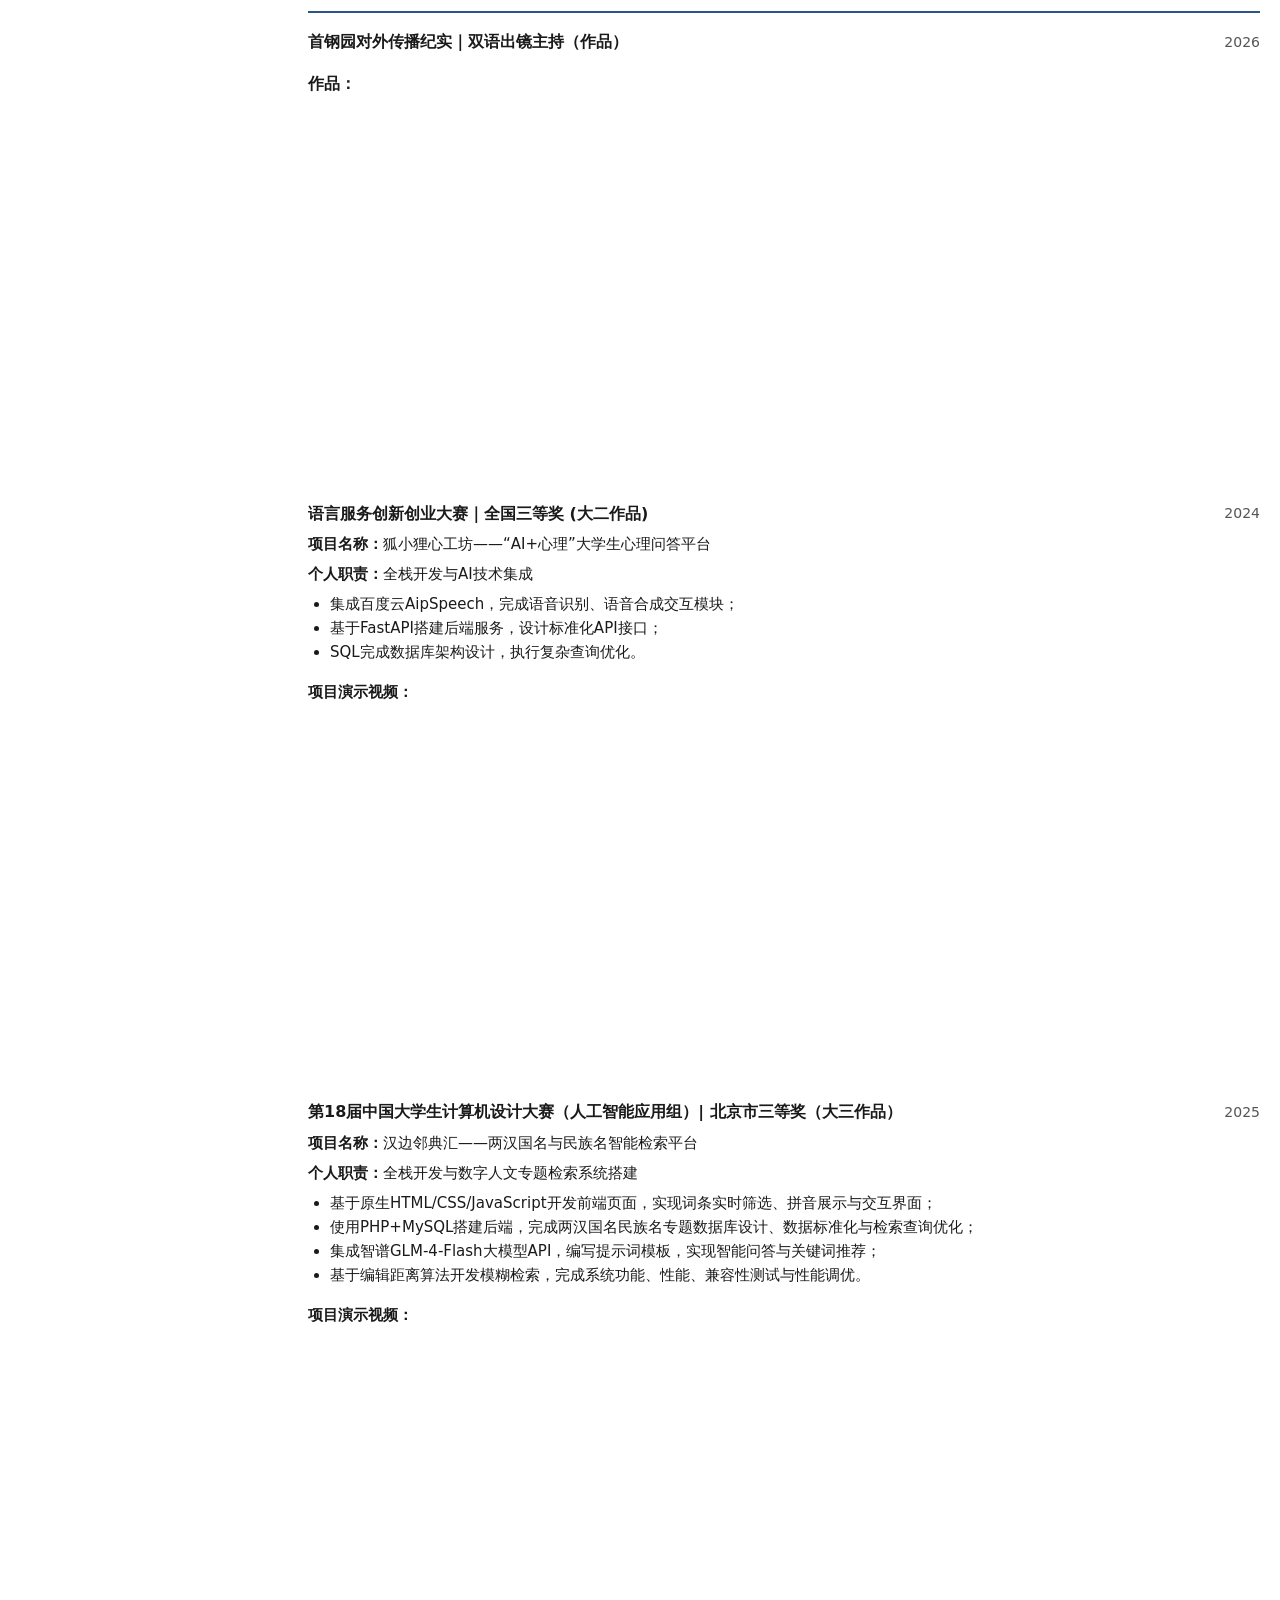
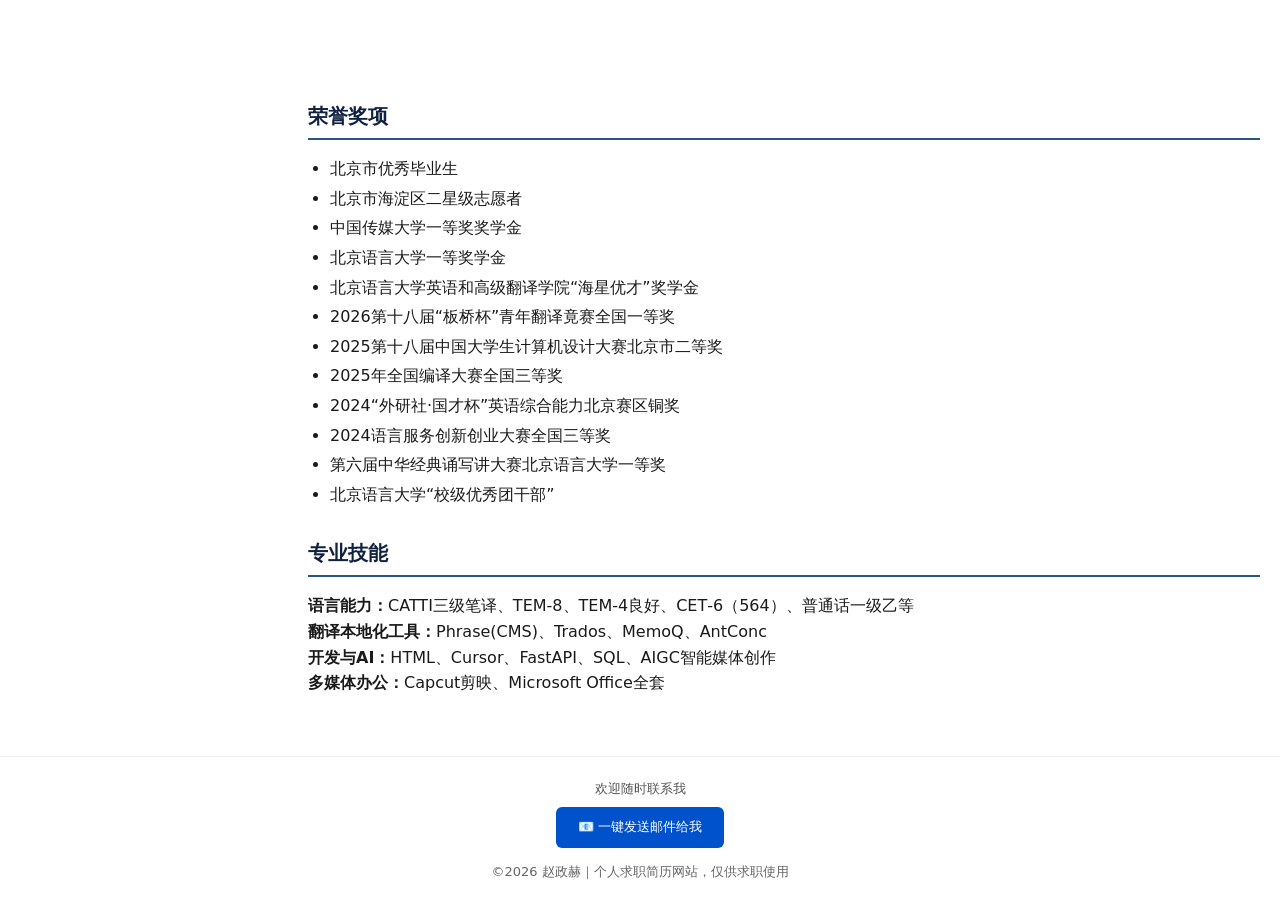
==== commit 35330f8a: "index.html" ====
--- a/index.html
+++ b/index.html
@@ -28,11 +28,12 @@
                     下载简历 ▾
                 </button>
                 <div class="dropdown-menu">
-                    <!-- 求职版：个人简历 + 英文版 -->
-                    <a href="./resume/resume-zh.pdf" target="_blank" class="job-dl">📄下载简历</a>
-                    <a href="./resume/resume-en.pdf" target="_blank" class="job-dl">📄下载resume</a>
-                    <!-- 主持版：传媒方向 -->
-                    <a href="./resume/resume-host.pdf" target="_blank" class="host-dl" style="display:none;">📄下载传媒方向简历</a>
+                    <!-- 求职版：中文求职 + 英文求职 -->
+                    <a href="./resume/resume-zh.pdf" target="_blank" class="job-dl">📄 中文简历</a>
+                    <a href="./resume/resume-en.pdf" target="_blank" class="job-dl">📄 英文简历</a>
+                    <!-- 主持版：中文主持 + 英文主持（默认隐藏，切到主持版显示） -->
+                    <a href="./resume/resume-host.pdf" target="_blank" class="host-dl" style="display:none;">📄 中文传媒方向简历</a>
+                    <a href="./resume/resume-host-en.pdf" target="_blank" class="host-dl" style="display:none;">📄 英文传媒方向简历</a>
                 </div>
             </div>
             <!-- 双界面切换按钮 -->
@@ -207,7 +208,7 @@
                     <div class="item-time">2024.06</div>
                 </div>
                 <div class="item-detail">
-                    <p><strong>项目职责：中英双语机器翻译质量评测</strong></p>
+                    <p><strong>岗位：中英双语机器翻译质量评测</strong></p>
                     <ul>
                         <li>参照评测标准，从语法、语义、专业术语多维度对译文打分定级；</li>
                         <li><strong>项目成果：</strong>完成500条大模型译文评分任务，为翻译模型迭代提供数据支撑。</li>
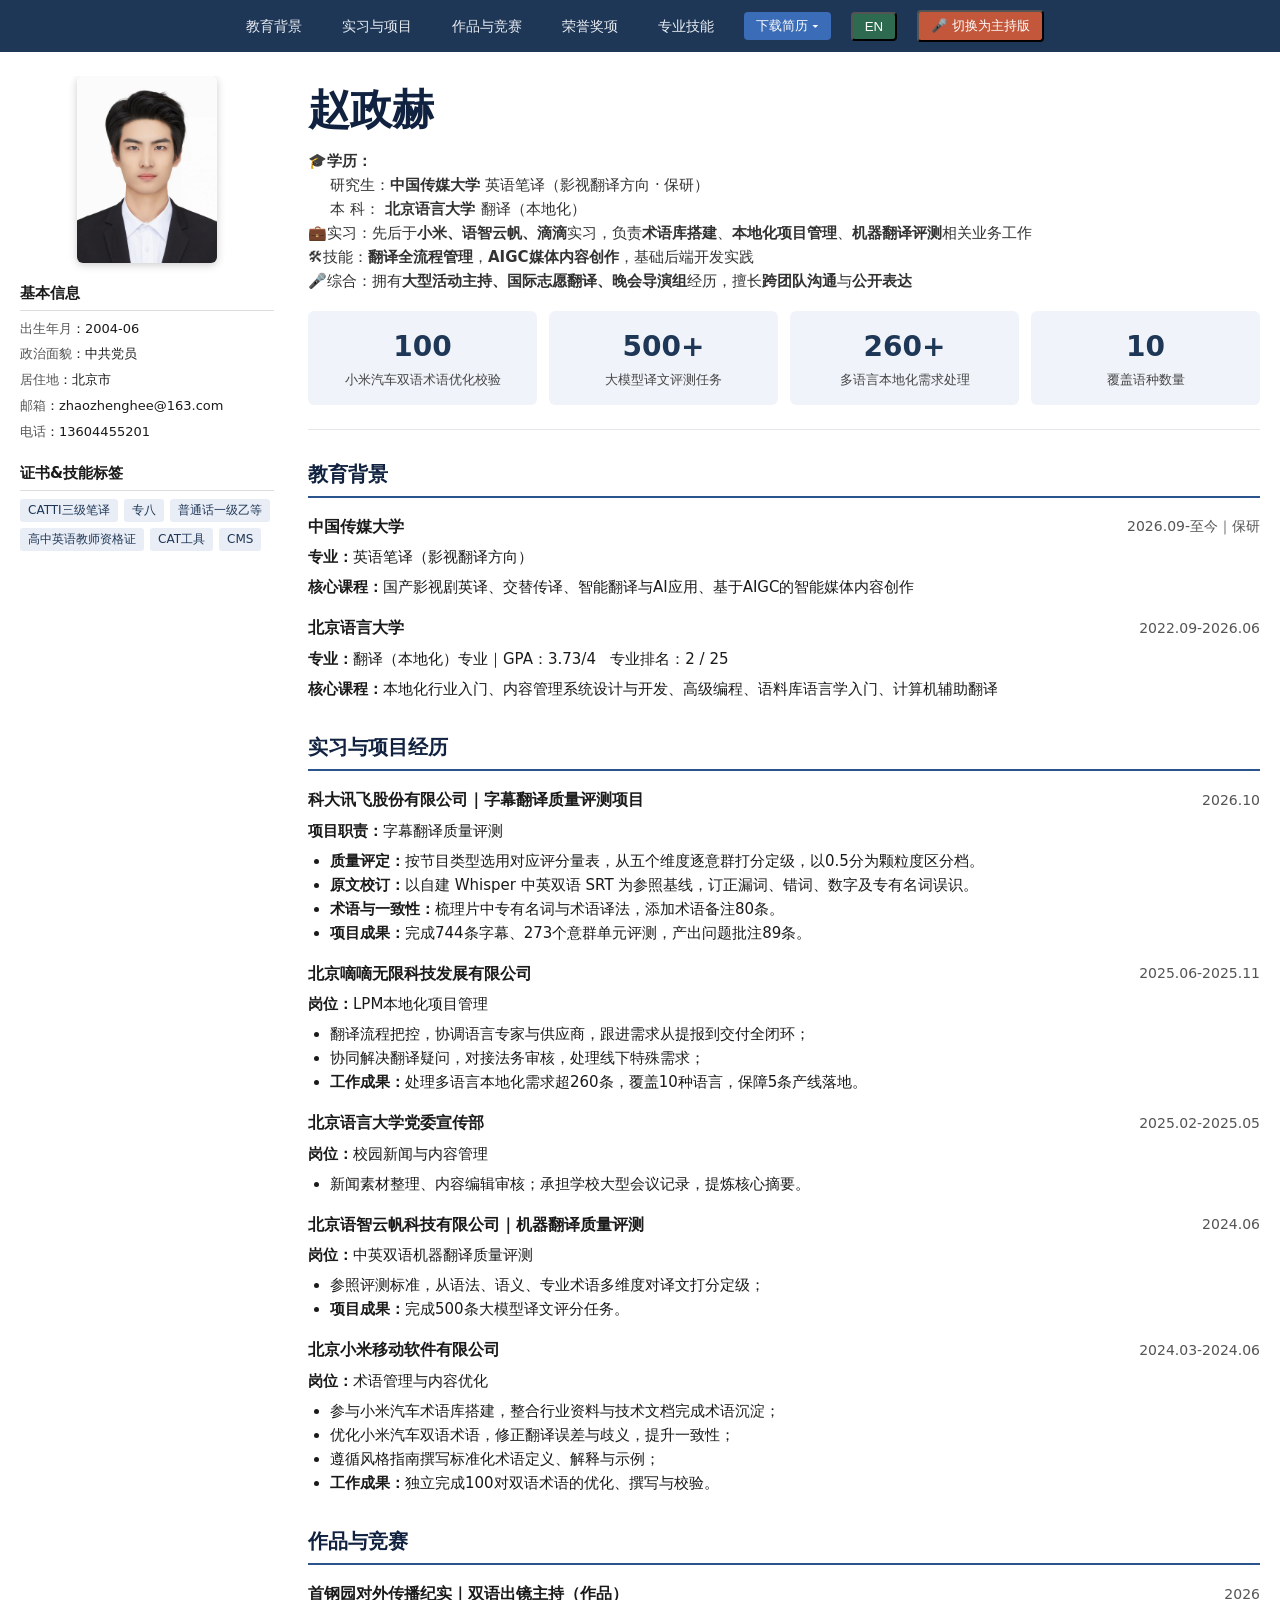
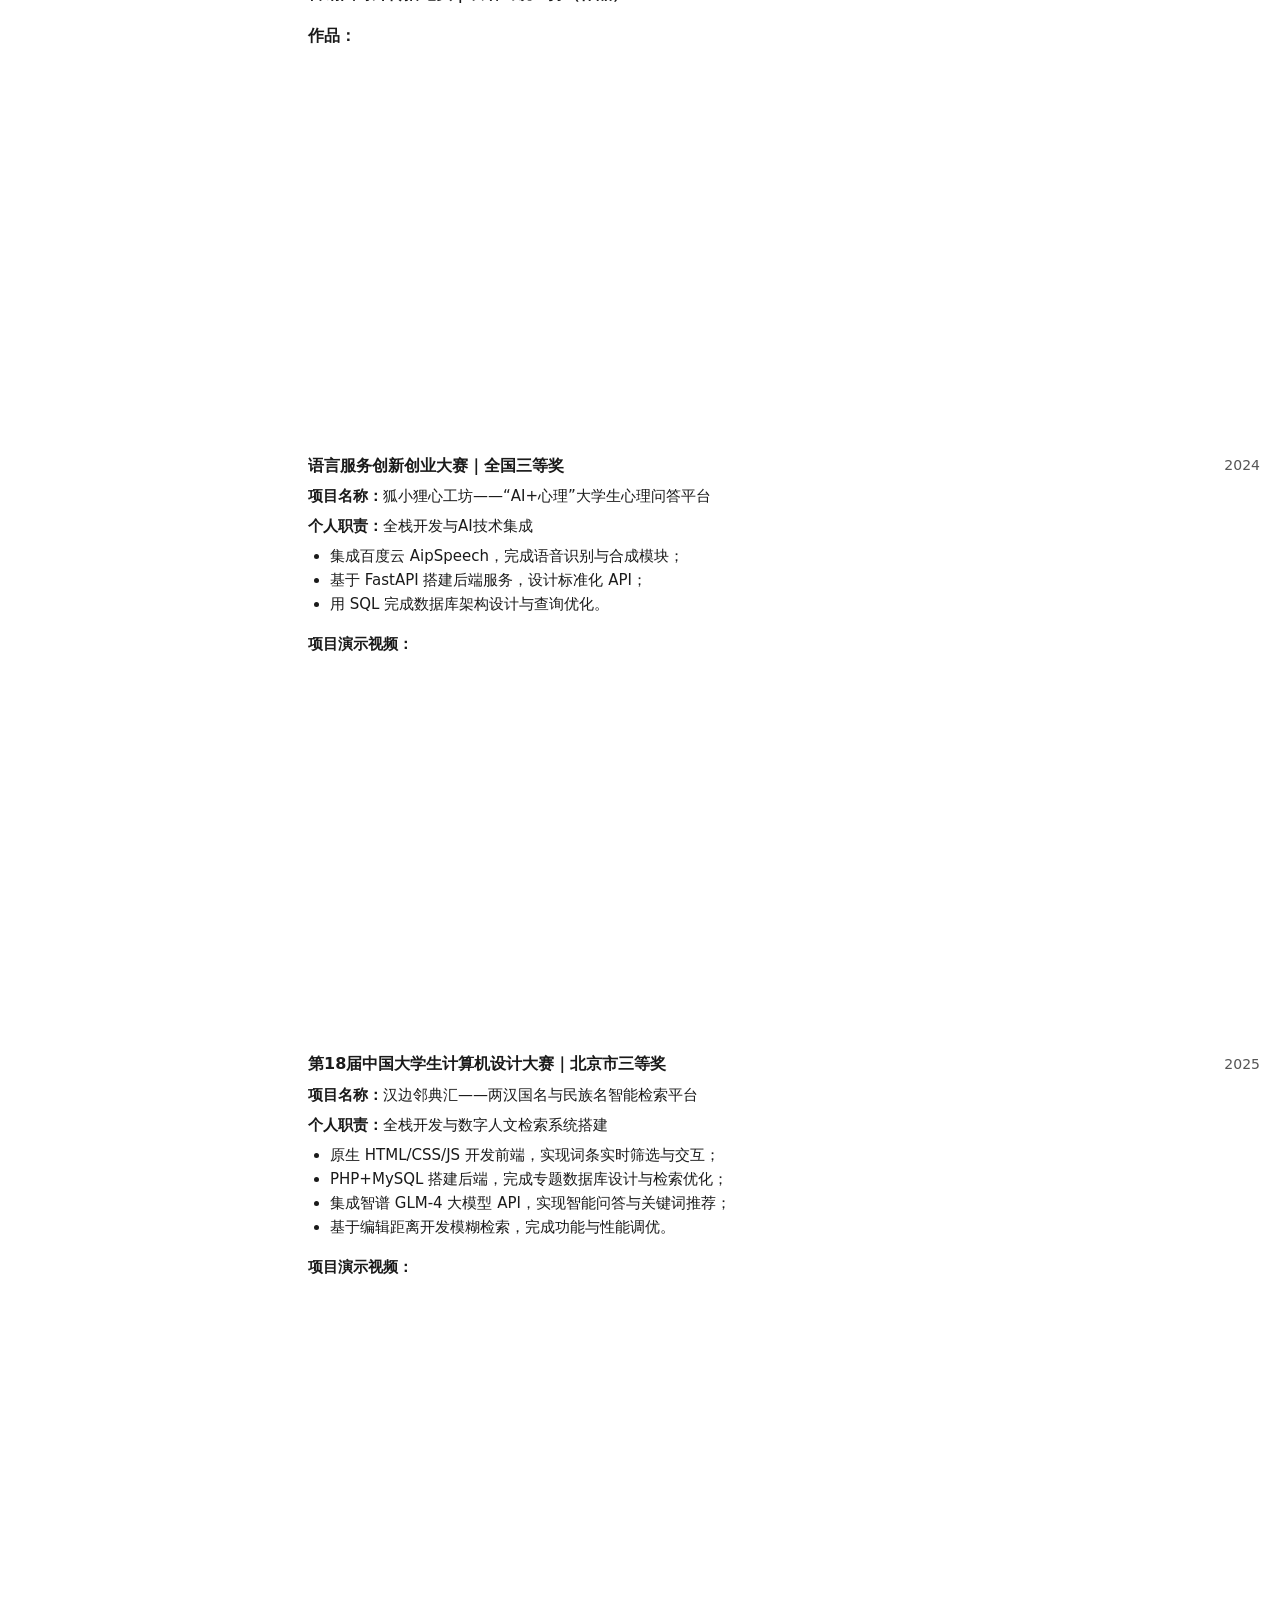
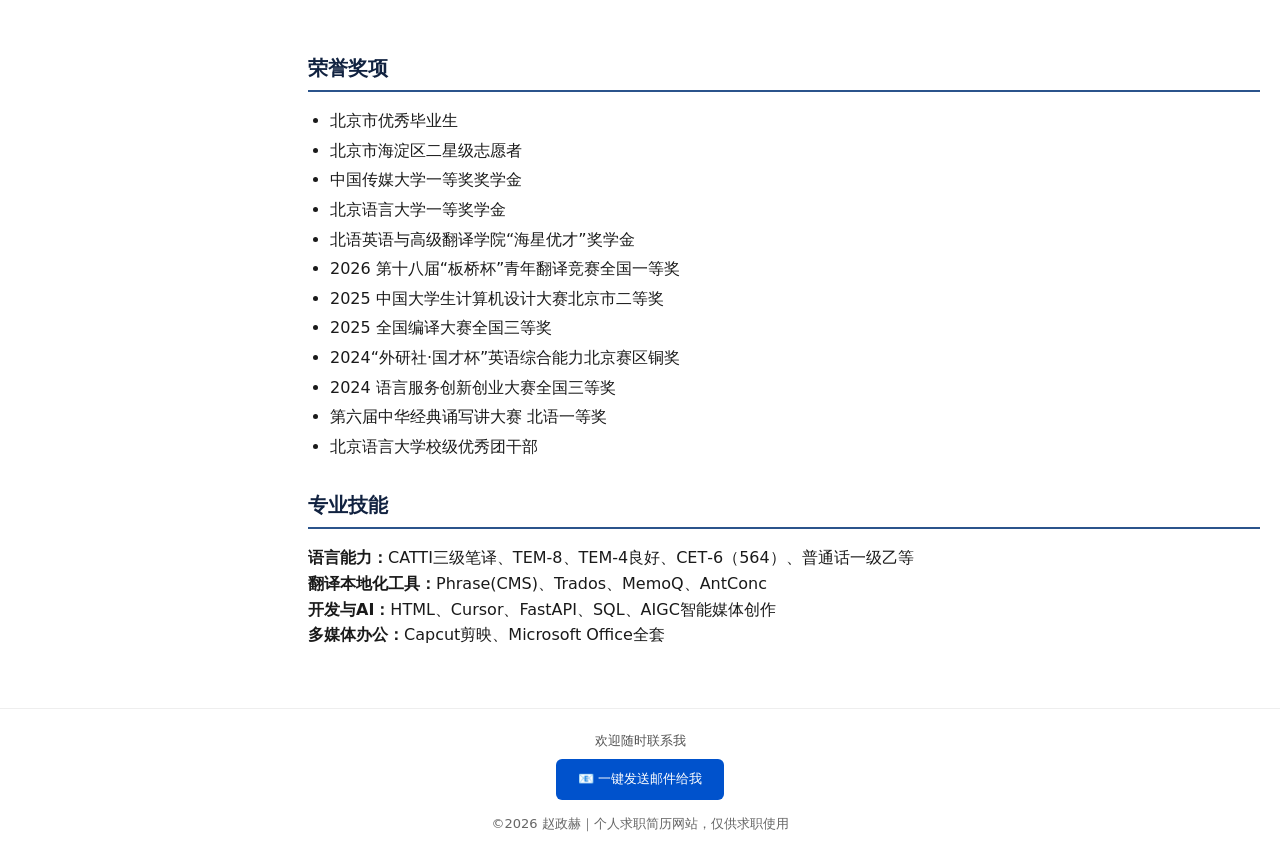
==== commit acebf721: "index.html" ====
--- a/index.html
+++ b/index.html
@@ -12,32 +12,32 @@
     <div class="container-full">
         <nav class="top-nav">
             <!-- 教育背景：两个界面都有 -->
-            <a href="#edu">教育背景</a>
-            <a href="#bilingual" class="host-only" style="display:none;">个人作品</a>
+            <a href="#edu" data-i18n="nav.edu">教育背景</a>
+            <a href="#bilingual" class="host-only" style="display:none;" data-i18n="nav.works">个人作品</a>
             <!-- 求职版专属 -->
-            <a href="#intern" class="job-only">实习与项目</a>
-            <a href="#project" class="job-only">作品与竞赛</a>
+            <a href="#intern" class="job-only" data-i18n="nav.intern">实习与项目</a>
+            <a href="#project" class="job-only" data-i18n="nav.project">作品与竞赛</a>
             <!-- 主持版专属 -->
-            <a href="#social" class="host-only" style="display:none;">主持&实践</a>
+            <a href="#social" class="host-only" style="display:none;" data-i18n="nav.social">主持&实践</a>
             <!-- 两个界面都有 -->
-            <a href="#award">荣誉奖项</a>
+            <a href="#award" data-i18n="nav.award">荣誉奖项</a>
             <!-- 两个界面都有 -->
-            <a href="#skill">专业技能</a>
+            <a href="#skill" data-i18n="nav.skill">专业技能</a>
             <div class="download-dropdown">
-                <button class="nav-download">
-                    下载简历 ▾
-                </button>
+                <button class="nav-download" data-i18n="nav.dl">下载简历 ▾</button>
                 <div class="dropdown-menu">
                     <!-- 求职版：中文求职 + 英文求职 -->
-                    <a href="./resume/resume-zh.pdf" target="_blank" class="job-dl">📄 中文简历</a>
-                    <a href="./resume/resume-en.pdf" target="_blank" class="job-dl">📄 英文简历</a>
+                    <a href="./resume/resume-zh.pdf" target="_blank" class="job-dl dl-job-zh">📄 中文简历</a>
+                    <a href="./resume/resume-en.pdf" target="_blank" class="job-dl dl-job-en">📄 Resume</a>
                     <!-- 主持版：中文主持 + 英文主持（默认隐藏，切到主持版显示） -->
-                    <a href="./resume/resume-host.pdf" target="_blank" class="host-dl" style="display:none;">📄 中文传媒方向简历</a>
-                    <a href="./resume/resume-host-en.pdf" target="_blank" class="host-dl" style="display:none;">📄 英文传媒方向简历</a>
-                </div>
-            </div>
+                    <a href="./resume/resume-host.pdf" target="_blank" class="host-dl dl-host-zh" style="display:none;">📄 中文传媒简历</a>
+                    <a href="./resume/resume-host-en.pdf" target="_blank" class="host-dl dl-host-en" style="display:none;">📄 Resume_host</a>
+                </div>
+            </div>
+            <!-- 双语切换按钮 -->
+            <button id="langBtn" class="nav-download" style="background:#2d6a4f;" onclick="toggleLang()">EN</button>
             <!-- 双界面切换按钮 -->
-            <button id="modeBtn" class="nav-download" style="background:#c2573b;" onclick="switchMode()">🎤 切换为主持版</button>
+            <button id="modeBtn" class="nav-download" style="background:#c2573b;" onclick="switchMode()" data-i18n="nav.toHost">🎤 切换为主持版</button>
          </nav>
     </div>
 </header>
@@ -49,22 +49,22 @@
                 <img src="./assets/img/id_photo.webp" alt="赵政赫证件照">
             </div>
             <div class="side-info">
-                <div class="side-title">基本信息</div>
+                <div class="side-title" data-i18n="side.basic">基本信息</div>
                 <ul>
-                    <li><span class="label">出生年月</span>：2004‑06</li>
-                    <li><span class="label">政治面貌</span>：中共党员</li>
-                    <li><span class="label">居住地</span>：北京市</li>
-                    <li><span class="label">邮箱</span>：zhaozhenghee@163.com</li>
-                    <li><span class="label">电话</span>：13604455201</li>
+                    <li><span class="label" data-i18n="side.born">出生年月</span>：2004‑06</li>
+                    <li class="party-row"><span class="label" data-i18n="side.party">政治面貌</span>：<span data-i18n="side.partyVal">中共党员</span></li>
+                    <li><span class="label" data-i18n="side.loc">居住地</span>：<span data-i18n="side.locVal">北京市</span></li>
+                    <li><span class="label" data-i18n="side.email">邮箱</span>：zhaozhenghee@163.com</li>
+                    <li><span class="label" data-i18n="side.tel">电话</span>：13604455201</li>
                 </ul>
             </div>
             <div class="side-info">
-                <div class="side-title">证书&技能标签</div>
+                <div class="side-title" data-i18n="side.certs">证书&技能标签</div>
                 <div class="tag-list">
-                    <span class="tag">CATTI三级笔译</span>
-                    <span class="tag">专八</span>
-                    <span class="tag">普通话一级乙等</span>
-                    <span class="tag">高中英语教师资格证</span>
+                    <span class="tag" data-i18n="tag.catti">CATTI三级笔译</span>
+                    <span class="tag" data-i18n="tag.tem8">专八</span>
+                    <span class="tag" data-i18n="tag.mandarin">普通话一级乙等</span>
+                    <span class="tag" data-i18n="tag.teacher">高中英语教师资格证</span>
                     <span class="tag">CAT工具</span>
                     <span class="tag">CMS</span>
                 </div>
@@ -75,67 +75,67 @@
     <main class="main-content">
                 <!--大标题区域-->
 <section class="hero-banner">
-    <h1 class="main-name">赵政赫</h1>
+    <h1 class="main-name" data-i18n="hero.name">赵政赫</h1>
     <div class="intro-text">
-        <p><strong>🎓学历：</strong></p>
-        <p style="padding-left:1.4rem;">研究生：<strong>中国传媒大学</strong> 英语笔译（影视翻译方向 · 保研）</p>
-        <p style="padding-left:1.4rem;">本 科：<strong> 北京语言大学 </strong>翻译（本地化）</p>
-        <p><strong>💼实习：</strong>先后于<strong>小米、语智云帆、滴滴</strong>实习，负责<strong>术语库搭建</strong>、<strong>本地化项目管理</strong>、<strong>机器翻译评测</strong>相关业务工作</p>
-        <p><strong>🛠技能：</strong><strong>翻译全流程管理</strong>，<strong>AIGC媒体内容创作</strong>，基础后端开发实践</p>
-        <p><strong>🎤综合：</strong>拥有<strong>大型活动主持、国际志愿翻译、晚会导演组</strong>经历，擅长<strong>跨团队沟通</strong>与<strong>公开表达</strong></p>
+        <p><strong data-i18n="hero.edu">🎓学历：</strong></p>
+        <p style="padding-left:1.4rem;" data-i18n-html="hero.grad">研究生：<strong>中国传媒大学</strong> 英语笔译（影视翻译方向 · 保研）</p>
+        <p style="padding-left:1.4rem;" data-i18n-html="hero.ug">本 科：<strong> 北京语言大学 </strong>翻译（本地化）</p>
+        <p data-i18n-html="hero.intern">💼实习：先后于<strong>小米、语智云帆、滴滴</strong>实习，负责<strong>术语库搭建</strong>、<strong>本地化项目管理</strong>、<strong>机器翻译评测</strong>相关业务工作</p>
+        <p data-i18n-html="hero.skill">🛠技能：<strong>翻译全流程管理</strong>，<strong>AIGC媒体内容创作</strong>，基础后端开发实践</p>
+        <p data-i18n-html="hero.host">🎤综合：拥有<strong>大型活动主持、国际志愿翻译、晚会导演组</strong>经历，擅长<strong>跨团队沟通</strong>与<strong>公开表达</strong></p>
     </div>
     <!--核心数据高亮块-->
     <div class="data-highlight-row">
         <div class="data-item">
             <div class="data-num">100</div>
-            <div class="data-desc">小米汽车双语术语优化校验</div>
+            <div class="data-desc" data-i18n="data.terms">小米汽车双语术语优化校验</div>
         </div>
         <div class="data-item">
             <div class="data-num">500+</div>
-            <div class="data-desc">大模型译文评测任务</div>
+            <div class="data-desc" data-i18n="data.mt">大模型译文评测任务</div>
         </div>
         <div class="data-item">
             <div class="data-num">260+</div>
-            <div class="data-desc">多语言本地化需求处理</div>
+            <div class="data-desc" data-i18n="data.lpm">多语言本地化需求处理</div>
         </div>
         <div class="data-item">
             <div class="data-num">10</div>
-            <div class="data-desc">覆盖语种数量</div>
+            <div class="data-desc" data-i18n="data.langs">覆盖语种数量</div>
         </div>
     </div>
 </section>
         <!--教育背景：两个界面都有-->
         <section id="edu" class="content-block">
-            <h2 class="block-title">教育背景</h2>
-            <div class="block-item">
-                <div class="item-head">
-                    <div class="item-org">中国传媒大学</div>
-                    <div class="item-time">2026.09‑至今｜保研</div>
-                </div>
-                <div class="item-detail">
-                    <p><strong>专业：</strong>英语笔译（影视翻译方向）</p>
-                    <p><strong>核心课程：</strong>国产影视剧英译、交替传译、智能翻译与AI应用、基于AIGC的智能媒体内容创作</p>
-                </div>
-            </div>
-            <div class="block-item">
-                <div class="item-head">
-                    <div class="item-org">北京语言大学</div>
-                    <div class="item-time">2022.09‑2026.06</div>
-                </div>
-                <div class="item-detail">
-                    <p><strong>专业：</strong>翻译（本地化）专业｜GPA：3.73/4 &nbsp; 专业排名：2 / 25</p>
-                    <p><strong>核心课程：</strong>本地化行业入门、内容管理系统设计与开发、高级编程、语料库语言学入门、计算机辅助翻译</p>
+            <h2 class="block-title" data-i18n="sec.edu">教育背景</h2>
+            <div class="block-item">
+                <div class="item-head">
+                    <div class="item-org" data-i18n="edu.cuc">中国传媒大学</div>
+                    <div class="item-time" data-i18n="edu.cucTime">2026.09‑至今｜保研</div>
+                </div>
+                <div class="item-detail">
+                    <p data-i18n-html="edu.cucMajor"><strong>专业：</strong>英语笔译（影视翻译方向）</p>
+                    <p data-i18n-html="edu.cucCourses"><strong>核心课程：</strong>国产影视剧英译、交替传译、智能翻译与AI应用、基于AIGC的智能媒体内容创作</p>
+                </div>
+            </div>
+            <div class="block-item">
+                <div class="item-head">
+                    <div class="item-org" data-i18n="edu.blcu">北京语言大学</div>
+                    <div class="item-time" data-i18n="edu.blcuTime">2022.09‑2026.06</div>
+                </div>
+                <div class="item-detail">
+                    <p data-i18n-html="edu.blcuMajor"><strong>专业：</strong>翻译（本地化）专业｜GPA：3.73/4 &nbsp; 专业排名：2 / 25</p>
+                    <p data-i18n-html="edu.blcuCourses"><strong>核心课程：</strong>本地化行业入门、内容管理系统设计与开发、高级编程、语料库语言学入门、计算机辅助翻译</p>
                 </div>
             </div>
         </section>
         <!--个人作品：主持版专属，独立醒目板块-->
         <section id="bilingual" class="content-block host-sec" style="display:none;">
-            <h2 class="block-title">个人作品</h2>
-            <div class="block-item">
-                <p><strong>首钢园对外传播纪实 · 出镜主持</strong></p>
+            <h2 class="block-title" data-i18n="sec.works">个人作品</h2>
+            <div class="block-item">
+                <p><strong data-i18n="works.shougang">首钢园对外传播纪实 · 出镜主持</strong></p>
                 <p><strong>When Industrial Ruins Meet Market Vibes 当工业遗迹遇见市集烟火</strong></p>
                 <div style="margin-top:16px;">
-                    <p><strong>作品：</strong></p>
+                    <p><strong data-i18n="works.video">作品：</strong></p>
                     <div style="max-width:600px;margin-left:auto;margin-right:auto;">
                         <div style="position:relative;padding-bottom:56.25%;height:0;overflow:hidden;border-radius:6px;">
                             <iframe style="position:absolute;top:0;left:0;width:100%;height:100%;border:0;"
@@ -146,7 +146,7 @@
                 </div>
 
                 <div style="margin-top:28px;">
-                    <p><strong>第26届齐越节报送作品——唐诗里的中国：</strong></p>
+                    <p><strong data-i18n="works.qiyue">第26届齐越节报送作品——唐诗里的中国：</strong></p>
 <br>
                     <div style="max-width:600px;margin-left:auto;margin-right:auto;">
                         <div style="position:relative;padding-bottom:56.25%;height:0;overflow:hidden;border-radius:6px;">
@@ -160,88 +160,88 @@
         </section>
         <!--求职版：实习经历-->
         <section id="intern" class="content-block job-sec">
-            <h2 class="block-title">实习与项目经历</h2>
-            <div class="block-item">
-                <div class="item-head">
-                    <div class="item-org">科大讯飞股份有限公司｜字幕翻译质量评测项目</div>
+            <h2 class="block-title" data-i18n="sec.intern">实习与项目经历</h2>
+            <div class="block-item">
+                <div class="item-head">
+                    <div class="item-org" data-i18n-html="intern.iflytek">科大讯飞股份有限公司｜字幕翻译质量评测项目</div>
                     <div class="item-time">2026.10</div>
                 </div>
                 <div class="item-detail">
-                    <p><strong>项目职责：</strong>字幕翻译质量评测</p>
-                    <ul>
-                        <li><strong>质量评定：</strong>按节目类型选用对应评分量表，从逻辑与攻防、语气与神态、时间同步、术语与身份、空间与可读性五个维度逐意群打分定级，以0.5分为颗粒度区分档。</li>
-                        <li><strong>原文校订：</strong>以自建 Whisper 中英双语 SRT 为参照基线，逐句复核 ASR 识别结果，订正漏词、错词、数字及专有名词误识，为下游机翻质量判断提供准确底稿。</li>
-                        <li><strong>术语与一致性：</strong>梳理片中专有名词、机构名与行业术语的译法，添加术语备注80条，排查同一概念前后译法不一致的问题。</li>
-                        <li><strong>项目成果：</strong>完成两批共744条字幕、273个意群评价单元的评测，覆盖2类节目，产出问题批注89条，为字幕翻译质量优化提供数据支撑。</li>
-                    </ul>
-                </div>
-            </div>
-            <div class="block-item">
-                <div class="item-head">
-                    <div class="item-org">北京嘀嘀无限科技发展有限公司</div>
+                    <p data-i18n-html="intern.iflytekRole"><strong>项目职责：</strong>字幕翻译质量评测</p>
+                    <ul>
+                        <li data-i18n-html="intern.iflytek1"><strong>质量评定：</strong>按节目类型选用对应评分量表，从五个维度逐意群打分定级，以0.5分为颗粒度区分档。</li>
+                        <li data-i18n-html="intern.iflytek2"><strong>原文校订：</strong>以自建 Whisper 中英双语 SRT 为参照基线，订正漏词、错词、数字及专有名词误识。</li>
+                        <li data-i18n-html="intern.iflytek3"><strong>术语与一致性：</strong>梳理片中专有名词与术语译法，添加术语备注80条。</li>
+                        <li data-i18n-html="intern.iflytek4"><strong>项目成果：</strong>完成744条字幕、273个意群单元评测，产出问题批注89条。</li>
+                    </ul>
+                </div>
+            </div>
+            <div class="block-item">
+                <div class="item-head">
+                    <div class="item-org" data-i18n-html="intern.didi">北京嘀嘀无限科技发展有限公司</div>
                     <div class="item-time">2025.06‑2025.11</div>
                 </div>
                 <div class="item-detail">
-                    <p><strong>岗位：LPM本地化项目管理</strong></p>
-                    <ul>
-                        <li>翻译流程把控，协调语言专家、供应商推进项目，跟进从需求提报至交付全闭环；</li>
-                        <li>协同解决翻译疑问，对接法务审核，处理线下特殊需求，补全线上流程盲区；</li>
-                        <li><strong>工作成果：</strong>累计处理多语言本地化需求超260条，覆盖10种语言，保障5条产线需求落地。</li>
-                    </ul>
-                </div>
-            </div>
-            <div class="block-item">
-                <div class="item-head">
-                    <div class="item-org">北京语言大学党委宣传部</div>
+                    <p data-i18n-html="intern.didiRole"><strong>岗位：</strong>LPM本地化项目管理</p>
+                    <ul>
+                        <li data-i18n-html="intern.didi1">翻译流程把控，协调语言专家与供应商，跟进需求从提报到交付全闭环；</li>
+                        <li data-i18n-html="intern.didi2">协同解决翻译疑问，对接法务审核，处理线下特殊需求；</li>
+                        <li data-i18n-html="intern.didi3"><strong>工作成果：</strong>处理多语言本地化需求超260条，覆盖10种语言，保障5条产线落地。</li>
+                    </ul>
+                </div>
+            </div>
+            <div class="block-item">
+                <div class="item-head">
+                    <div class="item-org" data-i18n-html="intern.blcu">北京语言大学党委宣传部</div>
                     <div class="item-time">2025.02‑2025.05</div>
                 </div>
                 <div class="item-detail">
-                    <p><strong>岗位：</strong>校园新闻与内容管理</p>
-                    <ul>
-                        <li>新闻素材整理、内容编辑审核；承担学校大型会议记录，提炼会议核心摘要。</li>
-                    </ul>
-                </div>
-            </div>
-            <div class="block-item">
-                <div class="item-head">
-                    <div class="item-org">北京语智云帆科技有限公司｜机器翻译质量评测</div>
+                    <p data-i18n-html="intern.blcuRole"><strong>岗位：</strong>校园新闻与内容管理</p>
+                    <ul>
+                        <li data-i18n-html="intern.blcu1">新闻素材整理、内容编辑审核；承担学校大型会议记录，提炼核心摘要。</li>
+                    </ul>
+                </div>
+            </div>
+            <div class="block-item">
+                <div class="item-head">
+                    <div class="item-org" data-i18n-html="intern.lingosail">北京语智云帆科技有限公司｜机器翻译质量评测</div>
                     <div class="item-time">2024.06</div>
                 </div>
                 <div class="item-detail">
-                    <p><strong>岗位：中英双语机器翻译质量评测</strong></p>
-                    <ul>
-                        <li>参照评测标准，从语法、语义、专业术语多维度对译文打分定级；</li>
-                        <li><strong>项目成果：</strong>完成500条大模型译文评分任务，为翻译模型迭代提供数据支撑。</li>
-                    </ul>
-                </div>
-            </div>
-            <div class="block-item">
-                <div class="item-head">
-                    <div class="item-org">北京小米移动软件有限公司</div>
+                    <p data-i18n-html="intern.lingosailRole"><strong>岗位：</strong>中英双语机器翻译质量评测</p>
+                    <ul>
+                        <li data-i18n-html="intern.lingosail1">参照评测标准，从语法、语义、专业术语多维度对译文打分定级；</li>
+                        <li data-i18n-html="intern.lingosail2"><strong>项目成果：</strong>完成500条大模型译文评分任务。</li>
+                    </ul>
+                </div>
+            </div>
+            <div class="block-item">
+                <div class="item-head">
+                    <div class="item-org" data-i18n-html="intern.xiaomi">北京小米移动软件有限公司</div>
                     <div class="item-time">2024.03‑2024.06</div>
                 </div>
                 <div class="item-detail">
-                    <p><strong>岗位：术语管理与内容优化</strong></p>
-                    <ul>
-                        <li>参与小米汽车术语库搭建，整合行业资料、技术文档完成术语沉淀；</li>
-                        <li>优化小米汽车双语术语，修正翻译误差与歧义，提升表述一致性；</li>
-                        <li>遵循风格指南撰写标准化术语定义、解释与示例；</li>
-                        <li><strong>工作成果：</strong>独立完成100对双语术语的优化、撰写、校验，支撑小米汽车术语库建设。</li>
+                    <p data-i18n-html="intern.xiaomiRole"><strong>岗位：</strong>术语管理与内容优化</p>
+                    <ul>
+                        <li data-i18n-html="intern.xiaomi1">参与小米汽车术语库搭建，整合行业资料与技术文档完成术语沉淀；</li>
+                        <li data-i18n-html="intern.xiaomi2">优化小米汽车双语术语，修正翻译误差与歧义，提升一致性；</li>
+                        <li data-i18n-html="intern.xiaomi3">遵循风格指南撰写标准化术语定义、解释与示例；</li>
+                        <li data-i18n-html="intern.xiaomi4"><strong>工作成果：</strong>独立完成100对双语术语的优化、撰写与校验。</li>
                     </ul>
                 </div>
             </div>
         </section>
         <!--求职版：项目竞赛-->
         <section id="project" class="content-block job-sec">
-            <h2 class="block-title">作品与竞赛</h2>
+            <h2 class="block-title" data-i18n="sec.project">作品与竞赛</h2>
             <!-- 双语出镜作品（求职版也展示一份，与主持版独立板块呼应） -->
             <div class="block-item">
                 <div class="item-head">
-                    <div class="item-org">首钢园对外传播纪实｜双语出镜主持（作品）</div>
+                    <div class="item-org" data-i18n="proj.shougang">首钢园对外传播纪实｜双语出镜主持（作品）</div>
                     <div class="item-time">2026</div>
                 </div>
                     <div style="margin-top:16px;">
-                        <p><strong>作品：</strong></p>
+                        <p><strong data-i18n="works.video">作品：</strong></p>
                         <div style="max-width:600px;margin-left:auto;margin-right:auto;">
                             <div style="position:relative;padding-bottom:56.25%;height:0;overflow:hidden;border-radius:6px;">
                                 <iframe style="position:absolute;top:0;left:0;width:100%;height:100%;border:0;"
@@ -254,19 +254,19 @@
 <br><br>
             <div class="block-item">
                 <div class="item-head">
-                    <div class="item-org">语言服务创新创业大赛｜全国三等奖 (大二作品)</div>
+                    <div class="item-org" data-i18n="proj.huxiaoli">语言服务创新创业大赛｜全国三等奖</div>
                     <div class="item-time">2024</div>
                 </div>
                 <div class="item-detail">
-                    <p><strong>项目名称：</strong>狐小狸心工坊——“AI+心理”大学生心理问答平台</p>
-                    <p><strong>个人职责：</strong>全栈开发与AI技术集成</p>
-                    <ul>
-                        <li>集成百度云AipSpeech，完成语音识别、语音合成交互模块；</li>
-                        <li>基于FastAPI搭建后端服务，设计标准化API接口；</li>
-                        <li>SQL完成数据库架构设计，执行复杂查询优化。</li>
+                    <p data-i18n-html="proj.huxiaoliName"><strong>项目名称：</strong>狐小狸心工坊——"AI+心理"大学生心理问答平台</p>
+                    <p data-i18n-html="proj.huxiaoliRole"><strong>个人职责：</strong>全栈开发与AI技术集成</p>
+                    <ul>
+                        <li data-i18n="proj.huxiaoli1">集成百度云 AipSpeech，完成语音识别与合成模块；</li>
+                        <li data-i18n="proj.huxiaoli2">基于 FastAPI 搭建后端服务，设计标准化 API；</li>
+                        <li data-i18n="proj.huxiaoli3">用 SQL 完成数据库架构设计与查询优化。</li>
                     </ul>
                     <div style="margin-top:16px;">
-                        <p><strong>项目演示视频：</strong></p>
+                        <p><strong data-i18n="proj.demo">项目演示视频：</strong></p>
                         <div style="max-width:600px;margin-left:auto;margin-right:auto;">
                             <div style="position:relative;padding-bottom:56.25%;height:0;overflow:hidden;border-radius:6px;">
                                 <iframe style="position:absolute;top:0;left:0;width:100%;height:100%;border:0;"
@@ -279,20 +279,20 @@
 <br><br>
             <div class="block-item">
                 <div class="item-head">
-                    <div class="item-org">第18届中国大学生计算机设计大赛（人工智能应用组）| 北京市三等奖（大三作品）</div>
+                    <div class="item-org" data-i18n="proj.hanbian">第18届中国大学生计算机设计大赛｜北京市三等奖</div>
                     <div class="item-time">2025</div>
                 </div>
                 <div class="item-detail">
-                    <p><strong>项目名称：</strong>汉边邻典汇——两汉国名与民族名智能检索平台</p>
-                    <p><strong>个人职责：</strong>全栈开发与数字人文专题检索系统搭建</p>
-                    <ul>
-                        <li>基于原生HTML/CSS/JavaScript开发前端页面，实现词条实时筛选、拼音展示与交互界面；</li>
-                        <li>使用PHP+MySQL搭建后端，完成两汉国名民族名专题数据库设计、数据标准化与检索查询优化；</li>
-                        <li>集成智谱GLM-4-Flash大模型API，编写提示词模板，实现智能问答与关键词推荐；</li>
-                        <li>基于编辑距离算法开发模糊检索，完成系统功能、性能、兼容性测试与性能调优。</li>
+                    <p data-i18n-html="proj.hanbianName"><strong>项目名称：</strong>汉边邻典汇——两汉国名与民族名智能检索平台</p>
+                    <p data-i18n-html="proj.hanbianRole"><strong>个人职责：</strong>全栈开发与数字人文检索系统搭建</p>
+                    <ul>
+                        <li data-i18n="proj.hanbian1">原生 HTML/CSS/JS 开发前端，实现词条实时筛选与交互；</li>
+                        <li data-i18n="proj.hanbian2">PHP+MySQL 搭建后端，完成专题数据库设计与检索优化；</li>
+                        <li data-i18n="proj.hanbian3">集成智谱 GLM-4 大模型 API，实现智能问答与关键词推荐；</li>
+                        <li data-i18n="proj.hanbian4">基于编辑距离开发模糊检索，完成功能与性能调优。</li>
                     </ul>
                     <div style="margin-top:16px;">
-                        <p><strong>项目演示视频：</strong></p>
+                        <p><strong data-i18n="proj.demo">项目演示视频：</strong></p>
                         <div style="max-width:600px;margin-left:auto;margin-right:auto;">
                             <div style="position:relative;padding-bottom:56.25%;height:0;overflow:hidden;border-radius:6px;">
                                 <iframe style="position:absolute;top:0;left:0;width:100%;height:100%;border:0;"
@@ -307,15 +307,15 @@
         </section>
         <!--主持版：主持实践-->
         <section id="social" class="content-block host-sec" style="display:none;">
-            <h2 class="block-title">主持经历 & 大型社会实践</h2>
-            <div class="block-item">
-                <div class="item-detail">
-                    <p><strong>主持经历：</strong></p>
-                    <ul>
-                        <li>连续四年主持美育中国说·国际语言艺术大会全国总展示、阅读伴我行全国总展示</li>
-                        <li>北京语言大学读书节开幕式、DRAMA NIGHT戏剧之夜、致敬科技工作者文艺晚会</li>
-                        <li>第十七届（2026）北京市大学生英语演讲比赛中国传媒大学校园选拔赛</li>
-                        <li>共计主持校内外活动超20场</li>
+            <h2 class="block-title" data-i18n="sec.social">主持经历 & 大型社会实践</h2>
+            <div class="block-item">
+                <div class="item-detail">
+                    <p><strong data-i18n="social.host">主持经历：</strong></p>
+                    <ul>
+                        <li data-i18n="social.host1">连续四年主持美育中国说·国际语言艺术大会、阅读伴我行全国总展示</li>
+                        <li data-i18n="social.host2">北京语言大学读书节开幕式、DRAMA NIGHT戏剧之夜、致敬科技工作者文艺晚会</li>
+                        <li data-i18n="social.host3">第十七届（2026）北京市大学生英语演讲比赛中国传媒大学校园选拔赛</li>
+                        <li data-i18n="social.host4">共计主持校内外活动超20场</li>
                     </ul>
                 <!--主持照片轮播-->
                     <div class="carousel-wrap" id="carouselHost">
@@ -331,7 +331,7 @@
                     </div>
 <br>
                     <div style="margin-top:16px;">
-                        <p><strong>主持片段：</strong></p>
+                        <p><strong data-i18n="social.clip">主持片段：</strong></p>
                         <div style="max-width:600px;margin-left:auto;margin-right:auto;">
                             <div style="position:relative;padding-bottom:56.25%;height:0;overflow:hidden;border-radius:6px;">
                                 <iframe style="position:absolute;top:0;left:0;width:100%;height:100%;border:0;"
@@ -340,14 +340,14 @@
                             </div>
                         </div>
                     </div>
-                    <p style="margin-top:28px;"><strong>社会实践 / 导演组 / 志愿翻译：</strong></p>
-                    <ul>
-                        <li>CGTN“一带一路十周年特别节目”中国学生代表</li>
-                        <li>中美大学生夏季交流营（北京语言大学&美国贝尔蒙特大学）陪同翻译</li>
-                        <li>CNTV央视频 大国非遗·文旅九州导演组</li>
-                        <li>《盛世华章 初心如炬》纪念长征胜利90周年文艺晚会导演组</li>
-                        <li>国家大剧院、北京京仪集团等多台文艺晚会导演组</li>
-                        <li>博鳌亚洲论坛全球健康论坛英语志愿者；世界机器人大会志愿者</li>
+                    <p style="margin-top:28px;"><strong data-i18n="social.practice">社会实践 / 导演组 / 志愿翻译：</strong></p>
+                    <ul>
+                        <li data-i18n="social.prac1">CGTN"一带一路十周年特别节目"中国学生代表</li>
+                        <li data-i18n="social.prac2">中美大学生夏季交流营（北语 & 美国贝尔蒙特大学）陪同翻译</li>
+                        <li data-i18n="social.prac3">CNTV央视频 大国非遗·文旅九州 导演组</li>
+                        <li data-i18n="social.prac4">《盛世华章 初心如炬》纪念长征胜利90周年文艺晚会 导演组</li>
+                        <li data-i18n="social.prac5">国家大剧院、北京京仪集团等多台文艺晚会 导演组</li>
+                        <li data-i18n="social.prac6">博鳌亚洲论坛全球健康论坛英语志愿者；世界机器人大会志愿者</li>
                     </ul>
                     <!--社会实践照片轮播-->
                     <div class="carousel-wrap" id="carouselSocial">
@@ -367,50 +367,50 @@
         </section>
         <!--荣誉奖项：两个界面都有（内容按界面区分）-->
         <section id="award" class="content-block">
-            <h2 class="block-title">荣誉奖项</h2>
+            <h2 class="block-title" data-i18n="sec.award">荣誉奖项</h2>
             <!-- 求职版 -->
             <div class="block-item job-sec">
                 <ul class="award-list">
-                    <li>北京市优秀毕业生</li>
-                    <li>北京市海淀区二星级志愿者</li>
-                    <li>中国传媒大学一等奖奖学金</li>
-                    <li>北京语言大学一等奖学金</li>
-                    <li>北京语言大学英语和高级翻译学院“海星优才”奖学金</li>
-                    <li>2026第十八届“板桥杯”青年翻译竟赛全国一等奖</li>
-                    <li>2025第十八届中国大学生计算机设计大赛北京市二等奖</li>
-                    <li>2025年全国编译大赛全国三等奖</li>
-                    <li>2024“外研社·国才杯”英语综合能力北京赛区铜奖</li>
-                    <li>2024语言服务创新创业大赛全国三等奖</li>
-                    <li>第六届中华经典诵写讲大赛北京语言大学一等奖</li>
-                    <li>北京语言大学“校级优秀团干部”</li>
+                    <li data-i18n="aw.j1">北京市优秀毕业生</li>
+                    <li data-i18n="aw.j2">北京市海淀区二星级志愿者</li>
+                    <li data-i18n="aw.j3">中国传媒大学一等奖奖学金</li>
+                    <li data-i18n="aw.j4">北京语言大学一等奖学金</li>
+                    <li data-i18n="aw.j5">北语英语与高级翻译学院"海星优才"奖学金</li>
+                    <li data-i18n="aw.j6">2026 第十八届"板桥杯"青年翻译竞赛全国一等奖</li>
+                    <li data-i18n="aw.j7">2025 中国大学生计算机设计大赛北京市二等奖</li>
+                    <li data-i18n="aw.j8">2025 全国编译大赛全国三等奖</li>
+                    <li data-i18n="aw.j9">2024"外研社·国才杯"英语综合能力北京赛区铜奖</li>
+                    <li data-i18n="aw.j10">2024 语言服务创新创业大赛全国三等奖</li>
+                    <li data-i18n="aw.j11">第六届中华经典诵写讲大赛 北语一等奖</li>
+                    <li data-i18n="aw.j12">北京语言大学校级优秀团干部</li>
                 </ul>
             </div>
             <!-- 主持版 -->
             <div class="block-item host-sec" style="display:none;">
                 <ul class="award-list">
-                    <li>北京市优秀毕业生</li>
-                    <li>中国传媒大学一等奖奖学金</li>
-                    <li>北京语言大学一等奖学金</li>
-                    <li>北京语言大学英语和高级翻译学院“海星优才”奖学金</li>
-                    <li>第六届中华经典诵写讲大赛北京语言大学一等奖</li>
-                    <li>2026.04 “一路有你”公益行爱心大使</li>
+                    <li data-i18n="aw.h1">北京市优秀毕业生</li>
+                    <li data-i18n="aw.h3">中国传媒大学一等奖奖学金</li>
+                    <li data-i18n="aw.h4">北京语言大学一等奖学金</li>
+                    <li data-i18n="aw.h5">北语英语与高级翻译学院"海星优才"奖学金</li>
+                    <li data-i18n="aw.h11">第六届中华经典诵写讲大赛 北语一等奖</li>
+                    <li data-i18n="aw.h6">2026.04"一路有你"公益行爱心大使</li>
                 </ul>
             </div>
         </section>
         <!--专业技能：两个界面都有（内容按界面区分）-->
         <section id="skill" class="content-block">
-            <h2 class="block-title">专业技能</h2>
+            <h2 class="block-title" data-i18n="sec.skill">专业技能</h2>
             <!-- 求职版：完整版 -->
             <div class="block-item job-sec">
-                <p><strong>语言能力：</strong>CATTI三级笔译、TEM‑8、TEM‑4良好、CET‑6（564）、普通话一级乙等</p>
-                <p><strong>翻译本地化工具：</strong>Phrase(CMS)、Trados、MemoQ、AntConc</p>
-                <p><strong>开发与AI：</strong>HTML、Cursor、FastAPI、SQL、AIGC智能媒体创作</p>
-                <p><strong>多媒体办公：</strong>Capcut剪映、Microsoft Office全套</p>
+                <p data-i18n-html="skill.j1"><strong>语言能力：</strong>CATTI三级笔译、TEM‑8、TEM‑4良好、CET‑6（564）、普通话一级乙等</p>
+                <p data-i18n-html="skill.j2"><strong>翻译本地化工具：</strong>Phrase(CMS)、Trados、MemoQ、AntConc</p>
+                <p data-i18n-html="skill.j3"><strong>开发与AI：</strong>HTML、Cursor、FastAPI、SQL、AIGC智能媒体创作</p>
+                <p data-i18n-html="skill.j4"><strong>多媒体办公：</strong>Capcut剪映、Microsoft Office全套</p>
             </div>
             <!-- 主持版：精简版 -->
             <div class="block-item host-sec" style="display:none;">
-                <p><strong>语言能力：</strong>六级564、专八证书、普通话一级乙等</p>
-                <p><strong>多媒体办公：</strong>Capcut剪映、Microsoft Office全套</p>
+                <p data-i18n-html="skill.h1"><strong>语言能力：</strong>六级564、专八证书、普通话一级乙等</p>
+                <p data-i18n-html="skill.h2"><strong>多媒体办公：</strong>Capcut剪映、Microsoft Office全套</p>
             </div>
         </section>
     </main>
@@ -418,16 +418,241 @@
 <footer class="site-footer">
     <!-- 一键发送邮件按钮 -->
     <div style="text-align:center;margin-bottom:14px;">
-        <p style="margin-bottom:8px;color:#555;">欢迎随时联系我</p>
+        <p style="margin-bottom:8px;color:#555;" data-i18n="foot.hello">欢迎随时联系我</p>
         <a href="mailto:zhaozhenghee@163.com?subject="
-           style="display:inline-block;background:#0052cc;color:#fff;padding:10px 22px;border-radius:6px;text-decoration:none;">
+           style="display:inline-block;background:#0052cc;color:#fff;padding:10px 22px;border-radius:6px;text-decoration:none;" data-i18n="foot.mail">
            📧 一键发送邮件给我
         </a>
     </div>
-    ©2026 赵政赫｜个人求职简历网站，仅供求职使用
+    <div data-i18n="foot.copy">©2026 赵政赫｜个人求职简历网站，仅供求职使用</div>
 </footer>
-<!--轮播 + 双界面切换 JS-->
+
 <script>
+// ===== 双语字典 =====
+const I18N = {
+  zh: {
+    "nav.edu":"教育背景","nav.works":"个人作品","nav.intern":"实习与项目","nav.project":"作品与竞赛",
+    "nav.social":"主持&实践","nav.award":"荣誉奖项","nav.skill":"专业技能","nav.dl":"下载简历 ▾",
+    "nav.dlZh":"📄 中文简历","nav.dlEn":"📄 英文简历","nav.dlHostZh":"Media_CH","nav.dlHostEn":"Media_EN",
+    "nav.toHost":"🎤 切换为主持版","nav.toJob":"💼 切换为求职版",
+    "side.basic":"基本信息","side.born":"出生年月","side.party":"政治面貌","side.partyVal":"中共党员",
+    "side.loc":"居住地","side.locVal":"北京市","side.email":"邮箱","side.tel":"电话","side.certs":"证书&技能标签",
+    "tag.catti":"CATTI三级笔译","tag.tem8":"专八","tag.mandarin":"普通话一级乙等","tag.teacher":"高中英语教师资格证",
+    "hero.name":"赵政赫","hero.edu":"🎓学历：",
+    "hero.grad":"研究生：<strong>中国传媒大学</strong> 英语笔译（影视翻译方向 · 保研）",
+    "hero.ug":"本 科：<strong> 北京语言大学 </strong>翻译（本地化）",
+    "hero.intern":"💼实习：先后于<strong>小米、语智云帆、滴滴</strong>实习，负责<strong>术语库搭建</strong>、<strong>本地化项目管理</strong>、<strong>机器翻译评测</strong>相关业务工作",
+    "hero.skill":"🛠技能：<strong>翻译全流程管理</strong>，<strong>AIGC媒体内容创作</strong>，基础后端开发实践",
+    "hero.host":"🎤综合：拥有<strong>大型活动主持、国际志愿翻译、晚会导演组</strong>经历，擅长<strong>跨团队沟通</strong>与<strong>公开表达</strong>",
+    "data.terms":"小米汽车双语术语优化校验","data.mt":"大模型译文评测任务","data.lpm":"多语言本地化需求处理","data.langs":"覆盖语种数量",
+    "sec.edu":"教育背景","edu.cuc":"中国传媒大学","edu.cucTime":"2026.09‑至今｜保研",
+    "edu.cucMajor":"<strong>专业：</strong>英语笔译（影视翻译方向）",
+    "edu.cucCourses":"<strong>核心课程：</strong>国产影视剧英译、交替传译、智能翻译与AI应用、基于AIGC的智能媒体内容创作",
+    "edu.blcu":"北京语言大学","edu.blcuTime":"2022.09‑2026.06",
+    "edu.blcuMajor":"<strong>专业：</strong>翻译（本地化）专业｜GPA：3.73/4 &nbsp; 专业排名：2 / 25",
+    "edu.blcuCourses":"<strong>核心课程：</strong>本地化行业入门、内容管理系统设计与开发、高级编程、语料库语言学入门、计算机辅助翻译",
+    "sec.works":"个人作品","works.shougang":"首钢园对外传播纪实 · 出镜主持","works.video":"作品：",
+    "works.qiyue":"第26届齐越节报送作品——唐诗里的中国：",
+    "sec.intern":"实习与项目经历","intern.iflytek":"科大讯飞股份有限公司｜字幕翻译质量评测项目",
+    "intern.iflytekRole":"<strong>项目职责：</strong>字幕翻译质量评测",
+    "intern.iflytek1":"<strong>质量评定：</strong>按节目类型选用对应评分量表，从五个维度逐意群打分定级，以0.5分为颗粒度区分档。",
+    "intern.iflytek2":"<strong>原文校订：</strong>以自建 Whisper 中英双语 SRT 为参照基线，订正漏词、错词、数字及专有名词误识。",
+    "intern.iflytek3":"<strong>术语与一致性：</strong>梳理片中专有名词与术语译法，添加术语备注80条。",
+    "intern.iflytek4":"<strong>项目成果：</strong>完成744条字幕、273个意群单元评测，产出问题批注89条。",
+    "intern.didi":"北京嘀嘀无限科技发展有限公司","intern.didiRole":"<strong>岗位：</strong>LPM本地化项目管理",
+    "intern.didi1":"翻译流程把控，协调语言专家与供应商，跟进需求从提报到交付全闭环；",
+    "intern.didi2":"协同解决翻译疑问，对接法务审核，处理线下特殊需求；",
+    "intern.didi3":"<strong>工作成果：</strong>处理多语言本地化需求超260条，覆盖10种语言，保障5条产线落地。",
+    "intern.blcu":"北京语言大学党委宣传部","intern.blcuRole":"<strong>岗位：</strong>校园新闻与内容管理",
+    "intern.blcu1":"新闻素材整理、内容编辑审核；承担学校大型会议记录，提炼核心摘要。",
+    "intern.lingosail":"北京语智云帆科技有限公司｜机器翻译质量评测","intern.lingosailRole":"<strong>岗位：</strong>中英双语机器翻译质量评测",
+    "intern.lingosail1":"参照评测标准，从语法、语义、专业术语多维度对译文打分定级；",
+    "intern.lingosail2":"<strong>项目成果：</strong>完成500条大模型译文评分任务。",
+    "intern.xiaomi":"北京小米移动软件有限公司","intern.xiaomiRole":"<strong>岗位：</strong>术语管理与内容优化",
+    "intern.xiaomi1":"参与小米汽车术语库搭建，整合行业资料与技术文档完成术语沉淀；",
+    "intern.xiaomi2":"优化小米汽车双语术语，修正翻译误差与歧义，提升一致性；",
+    "intern.xiaomi3":"遵循风格指南撰写标准化术语定义、解释与示例；",
+    "intern.xiaomi4":"<strong>工作成果：</strong>独立完成100对双语术语的优化、撰写与校验。",
+    "sec.project":"作品与竞赛","proj.shougang":"首钢园对外传播纪实｜双语出镜主持（作品）",
+    "proj.huxiaoli":"语言服务创新创业大赛｜全国三等奖",
+    "proj.huxiaoliName":"<strong>项目名称：</strong>狐小狸心工坊——“AI+心理”大学生心理问答平台",
+    "proj.huxiaoliRole":"<strong>个人职责：</strong>全栈开发与AI技术集成",
+    "proj.huxiaoli1":"集成百度云 AipSpeech，完成语音识别与合成模块；",
+    "proj.huxiaoli2":"基于 FastAPI 搭建后端服务，设计标准化 API；",
+    "proj.huxiaoli3":"用 SQL 完成数据库架构设计与查询优化。",
+    "proj.demo":"项目演示视频：",
+    "proj.hanbian":"第18届中国大学生计算机设计大赛｜北京市三等奖",
+    "proj.hanbianName":"<strong>项目名称：</strong>汉边邻典汇——两汉国名与民族名智能检索平台",
+    "proj.hanbianRole":"<strong>个人职责：</strong>全栈开发与数字人文检索系统搭建",
+    "proj.hanbian1":"原生 HTML/CSS/JS 开发前端，实现词条实时筛选与交互；",
+    "proj.hanbian2":"PHP+MySQL 搭建后端，完成专题数据库设计与检索优化；",
+    "proj.hanbian3":"集成智谱 GLM-4 大模型 API，实现智能问答与关键词推荐；",
+    "proj.hanbian4":"基于编辑距离开发模糊检索，完成功能与性能调优。",
+    "sec.social":"主持经历 & 大型社会实践","social.host":"主持经历：",
+    "social.host1":"连续四年主持美育中国说·国际语言艺术大会、阅读伴我行全国总展示",
+    "social.host2":"北京语言大学读书节开幕式、DRAMA NIGHT戏剧之夜、致敬科技工作者文艺晚会",
+    "social.host3":"第十七届（2026）北京市大学生英语演讲比赛中国传媒大学校园选拔赛",
+    "social.host4":"共计主持校内外活动超20场","social.clip":"主持片段：",
+    "social.practice":"社会实践 / 导演组 / 志愿翻译：",
+    "social.prac1":"CGTN“一带一路十周年特别节目”中国学生代表",
+    "social.prac2":"中美大学生夏季交流营（北语 & 美国贝尔蒙特大学）陪同翻译",
+    "social.prac3":"CNTV央视频 大国非遗·文旅九州 导演组",
+    "social.prac4":"《盛世华章 初心如炬》纪念长征胜利90周年文艺晚会 导演组",
+    "social.prac5":"国家大剧院、北京京仪集团等多台文艺晚会 导演组",
+    "social.prac6":"博鳌亚洲论坛全球健康论坛英语志愿者；世界机器人大会志愿者",
+    "sec.award":"荣誉奖项",
+    "aw.j1":"北京市优秀毕业生","aw.j2":"北京市海淀区二星级志愿者","aw.j3":"中国传媒大学一等奖奖学金",
+    "aw.j4":"北京语言大学一等奖学金","aw.j5":"北语英语与高级翻译学院“海星优才”奖学金",
+    "aw.j6":"2026 第十八届“板桥杯”青年翻译竞赛全国一等奖","aw.j7":"2025 中国大学生计算机设计大赛北京市二等奖",
+    "aw.j8":"2025 全国编译大赛全国三等奖","aw.j9":"2024“外研社·国才杯”英语综合能力北京赛区铜奖",
+    "aw.j10":"2024 语言服务创新创业大赛全国三等奖","aw.j11":"第六届中华经典诵写讲大赛 北语一等奖",
+    "aw.j12":"北京语言大学校级优秀团干部",
+    "aw.h1":"北京市优秀毕业生","aw.h3":"中国传媒大学一等奖奖学金","aw.h4":"北京语言大学一等奖学金",
+    "aw.h5":"北语英语与高级翻译学院“海星优才”奖学金","aw.h11":"第六届中华经典诵写讲大赛 北语一等奖",
+    "aw.h6":"2026.04“一路有你”公益行爱心大使",
+    "sec.skill":"专业技能",
+    "skill.j1":"<strong>语言能力：</strong>CATTI三级笔译、TEM‑8、TEM‑4良好、CET‑6（564）、普通话一级乙等",
+    "skill.j2":"<strong>翻译本地化工具：</strong>Phrase(CMS)、Trados、MemoQ、AntConc",
+    "skill.j3":"<strong>开发与AI：</strong>HTML、Cursor、FastAPI、SQL、AIGC智能媒体创作",
+    "skill.j4":"<strong>多媒体办公：</strong>Capcut剪映、Microsoft Office全套",
+    "skill.h1":"<strong>语言能力：</strong>六级564、专八证书、普通话一级乙等",
+    "skill.h2":"<strong>多媒体办公：</strong>Capcut剪映、Microsoft Office全套",
+    "foot.hello":"欢迎随时联系我","foot.mail":"📧 一键发送邮件给我","foot.copy":"©2026 赵政赫｜个人求职简历网站，仅供求职使用"
+  },
+  en: {
+    "nav.edu":"Education","nav.works":"Portfolio","nav.intern":"Internship & Projects","nav.project":"Projects & Competitions",
+    "nav.social":"Hosting & Practice","nav.award":"Honors & Awards","nav.skill":"Skills","nav.dl":"Resume ▾",
+    "nav.dlZh":"📄 Chinese Resume","nav.dlEn":"📄 English Resume","nav.dlHostZh":"Media_CH","nav.dlHostEn":"Media_EN",
+    "nav.toHost":"🎤 Hosting Mode","nav.toJob":"💼 Job Mode",
+    "side.basic":"Basic Info","side.born":"Born","side.party":"Politics","side.partyVal":"Member of CPC",
+    "side.loc":"Location","side.locVal":"Beijing","side.email":"Email","side.tel":"Phone","side.certs":"Certs & Skills",
+    "tag.catti":"CATTI Level 3","tag.tem8":"TEM-8","tag.mandarin":"Mandarin L1-B","tag.teacher":"HS English Teacher Cert",
+    "hero.name":"Zhenghe Zhao","hero.edu":"🎓 Education:",
+    "hero.grad":"MA: <strong>Communication Univ. of China</strong>, MTI (Film & TV Translation, recommended)",
+    "hero.ug":"BA: <strong>Beijing Language & Culture Univ.</strong>, Translation (Localization)",
+    "hero.intern":"💼 <strong>Xiaomi, Lingosail, DiDi</strong> — terminology, localization PM, MT evaluation",
+    "hero.skill":"🛠 Translation workflow, <strong>AIGC media creation</strong>, basic backend dev",
+    "hero.host":"🎤 20+ events hosted, volunteer interpreter, gala director team; strong communication",
+    "data.terms":"Xiaomi Auto terms refined","data.mt":"MT evaluation tasks","data.lpm":"Localization requests","data.langs":"Languages covered",
+    "sec.edu":"Education","edu.cuc":"Communication University of China","edu.cucTime":"Sept. 2026 – Present | Recommended",
+    "edu.cucMajor":"<strong>Major:</strong> MTI (Film & TV Translation)",
+    "edu.cucCourses":"<strong>Core courses:</strong> Drama/film translation, interpreting, AI-assisted translation, AIGC media",
+    "edu.blcu":"Beijing Language and Culture University","edu.blcuTime":"Sept. 2022 – Jun. 2026",
+    "edu.blcuMajor":"<strong>Major:</strong> Translation (Localization) | GPA 3.73/4 | Rank 2/25",
+    "edu.blcuCourses":"<strong>Core courses:</strong> Localization, CMS design, programming, corpus linguistics, CAT",
+    "sec.works":"Portfolio","works.shougang":"Shougang Park Documentary · On-camera Host","works.video":"Watch:",
+    "works.qiyue":"26th Qiyue Festival — Tang Poetry: China:",
+    "sec.intern":"Internship & Projects",
+    "intern.iflytek":"iFlytek Co., Ltd. | Subtitle Translation QA",
+    "intern.iflytekRole":"<strong>Role:</strong> Subtitle Translation Quality Evaluation",
+    "intern.iflytek1":"<strong>Quality:</strong> Rated subtitles on 5 dimensions per genre rubric, granularity 0.5.",
+    "intern.iflytek2":"<strong>Proofreading:</strong> Verified ASR against a self-built Whisper CN-EN SRT.",
+    "intern.iflytek3":"<strong>Terminology:</strong> Compiled terms and added 80 term notes.",
+    "intern.iflytek4":"<strong>Results:</strong> 744 subtitles, 273 units rated; 89 issue comments.",
+    "intern.didi":"DiDi Global Inc.","intern.didiRole":"<strong>Role:</strong> Localization Project Manager (LPM)",
+    "intern.didi1":"Coordinated linguists and vendors; ran end-to-end delivery;",
+    "intern.didi2":"Resolved queries, coordinated legal reviews and offline requests;",
+    "intern.didi3":"<strong>Results:</strong> Handled 260+ localization requests across 10 languages, 5 product lines.",
+    "intern.blcu":"BLCU Publicity Office","intern.blcuRole":"<strong>Role:</strong> Campus News & Content",
+    "intern.blcu1":"Curated and edited university news; took minutes and wrote executive summaries.",
+    "intern.lingosail":"Lingosail | MT Quality Evaluation","intern.lingosailRole":"<strong>Role:</strong> Bilingual MT Quality Evaluation",
+    "intern.lingosail1":"Rated translations on grammar, semantics and terminology;",
+    "intern.lingosail2":"<strong>Results:</strong> Scored 500 AI-translated texts.",
+    "intern.xiaomi":"Xiaomi Corporation","intern.xiaomiRole":"<strong>Role:</strong> Terminology Management",
+    "intern.xiaomi1":"Built Xiaomi Auto term base from industry and technical docs;",
+    "intern.xiaomi2":"Refined bilingual terms, fixed errors and improved consistency;",
+    "intern.xiaomi3":"Wrote standard term definitions and examples per style guide;",
+    "intern.xiaomi4":"<strong>Results:</strong> Delivered 100 refined bilingual term pairs.",
+    "sec.project":"Projects & Competitions",
+    "proj.shougang":"Shougang Park Documentary | Bilingual On-camera Host",
+    "proj.huxiaoli":"Language Service Innovation Contest | National 3rd Prize",
+    "proj.huxiaoliName":"<strong>Project:</strong> Fox Psychology — AI mental-health Q&A platform",
+    "proj.huxiaoliRole":"<strong>Role:</strong> Full-stack & AI integration",
+    "proj.huxiaoli1":"Built speech recognition/synthesis with Baidu AipSpeech;",
+    "proj.huxiaoli2":"Built FastAPI backend with standardized APIs;",
+    "proj.huxiaoli3":"Designed SQL database and optimized queries.",
+    "proj.demo":"Demo Video:",
+    "proj.hanbian":"18th China Collegiate Computer Design Contest | Beijing 3rd Prize",
+    "proj.hanbianName":"<strong>Project:</strong> Han Ethnic Names Smart Retrieval Platform",
+    "proj.hanbianRole":"<strong>Role:</strong> Full-stack & digital humanities system",
+    "proj.hanbian1":"Built front-end with vanilla HTML/CSS/JS for live filtering;",
+    "proj.hanbian2":"Built PHP+MySQL backend for topic database and retrieval;",
+    "proj.hanbian3":"Integrated Zhipu GLM-4 API for Q&A and keyword suggestions;",
+    "proj.hanbian4":"Added edit-distance fuzzy search; tuned performance.",
+    "sec.social":"Hosting & Practice","social.host":"Hosting:",
+    "social.host1":"National finals of Aesthetic Education China & Reading With Me (4 yrs running)",
+    "social.host2":"BLCU Reading Festival, DRAMA NIGHT, Sci-Tech Workers Gala",
+    "social.host3":"17th (2026) Beijing College English Speech Contest, CUC selection",
+    "social.host4":"20+ events hosted on and off campus","social.clip":"Hosting Clip:",
+    "social.practice":"Practice / Director Team / Interpreter:",
+    "social.prac1":"CGTN Belt & Road 10th Anniversary — Chinese student representative",
+    "social.prac2":"China-US Summer Exchange Camp (BLCU & Belmont Univ.) — escort interpreter",
+    "social.prac3":"CNTV Grand Intangible Heritage · Cultural Tourism — director team",
+    "social.prac4":"Long March 90th Anniversary Gala — director team",
+    "social.prac5":"NCPA, Beijing Jingyi Group galas — director team",
+    "social.prac6":"Boao Global Health Forum & World Robot Conference — volunteer",
+    "sec.award":"Honors & Awards",
+    "aw.j1":"Beijing Outstanding Graduate","aw.j2":"Haidar District 2-Star Volunteer","aw.j3":"CUC First-Class Scholarship",
+    "aw.j4":"BLCU First-Class Scholarship","aw.j5":"BLCU Haixing Youcai Scholarship",
+    "aw.j6":"2026 Banqiao Cup Translation Contest, National 1st Prize","aw.j7":"2025 CCDC Beijing 2nd Prize",
+    "aw.j8":"2025 National Translation Compilation Contest, National 3rd Prize",
+    "aw.j9":"2024 FLTRP Cup English, Beijing Bronze","aw.j10":"2024 Language Service Contest, National 3rd Prize",
+    "aw.j11":"6th Chinese Classics Recitation, BLCU 1st Prize","aw.j12":"BLCU Outstanding League Cadre",
+    "aw.h1":"Beijing Outstanding Graduate","aw.h3":"CUC First-Class Scholarship","aw.h4":"BLCU First-Class Scholarship",
+    "aw.h5":"BLCU Haixing Youcai Scholarship","aw.h11":"6th Chinese Classics Recitation, BLCU 1st Prize",
+    "aw.h6":"2026.04 Along the Way Charity Ambassador",
+    "sec.skill":"Skills",
+    "skill.j1":"<strong>Languages:</strong> CATTI Level 3, TEM-8, TEM-4, CET-6 (564), Mandarin L1-B",
+    "skill.j2":"<strong>Localization:</strong> Phrase (CMS), Trados, MemoQ, AntConc",
+    "skill.j3":"<strong>Dev & AI:</strong> HTML, Cursor, FastAPI, SQL, AIGC",
+    "skill.j4":"<strong>Media & Office:</strong> Capcut, Microsoft Office",
+    "skill.h1":"<strong>Languages:</strong> CET-6 (564), TEM-8, Mandarin L1-B",
+    "skill.h2":"<strong>Media & Office:</strong> Capcut, Microsoft Office",
+    "foot.hello":"Feel free to contact me","foot.mail":"📧 Email Me","foot.copy":"©2026 Zhenghe Zhao | Personal resume site"
+  }
+};
+
+let curLang = localStorage.getItem('siteLang') || 'zh';
+// 下拉简历文案：按语言区分（求职组 / 主持组各自两套）
+const DL = {
+  zh: { jobZh:"📄 中文简历", jobEn:"📄 Resume", hostZh:"📄 中文传媒简历", hostEn:"📄 Resume_host" },
+  en: { jobZh:"CV_ZH",      jobEn:"CV_EN",    hostZh:"Media_CH",       hostEn:"Media_EN" }
+};
+function refreshDownloadLabels(){
+  const d = DL[curLang];
+  const set = (cls, txt) => { const el=document.querySelector(cls); if(el) el.textContent=txt; };
+  set('.dl-job-zh', d.jobZh); set('.dl-job-en', d.jobEn);
+  set('.dl-host-zh', d.hostZh); set('.dl-host-en', d.hostEn);
+}
+function applyLang(lang){
+  curLang = lang;
+  document.documentElement.lang = (lang==='en' ? 'en' : 'zh-CN');
+  document.querySelectorAll('[data-i18n]').forEach(el=>{
+    const k = el.getAttribute('data-i18n');
+    if(I18N[lang][k] !== undefined) el.textContent = I18N[lang][k];
+  });
+  document.querySelectorAll('[data-i18n-html]').forEach(el=>{
+    const k = el.getAttribute('data-i18n-html');
+    if(I18N[lang][k] !== undefined) el.innerHTML = I18N[lang][k];
+  });
+  // 英文版不显示政治面貌（求职/主持都一样）
+  document.querySelectorAll('.party-row').forEach(el=>{
+    el.style.display = (lang==='en' ? 'none' : '');
+  });
+  document.getElementById('langBtn').textContent = (lang==='en' ? '中' : 'EN');
+  // 同步模式按钮文字
+  const btn = document.getElementById('modeBtn');
+  if(btn){
+    if(isJobMode){ btn.textContent = I18N[lang]['nav.toHost']; }
+    else { btn.textContent = I18N[lang]['nav.toJob']; }
+  }
+  refreshDownloadLabels();
+  localStorage.setItem('siteLang', lang);
+}
+function toggleLang(){
+  applyLang(curLang === 'zh' ? 'en' : 'zh');
+}
+
 // ===== 双界面切换：求职版 / 主持版 =====
 let isJobMode = true;
 function switchMode(){
@@ -444,13 +669,11 @@
     // 按钮文字
     const btn = document.getElementById('modeBtn');
     if(isJobMode){
-        btn.innerText = '🎤 切换为主持版';
+        btn.innerText = I18N[curLang]['nav.toHost'];
         btn.style.background = '#c2573b';
-        btn.title = '切换为主持求职版';
     } else {
-        btn.innerText = '💼 切换为求职版';
+        btn.innerText = I18N[curLang]['nav.toJob'];
         btn.style.background = '#3b6cb8';
-        btn.title = '求职版';
     }
     window.scrollTo({top:0, behavior:'smooth'});
 }
@@ -463,7 +686,7 @@
         window.location.hash.indexOf('host') !== -1 ||
         localStorage.getItem('siteMode') === 'host';
     if (wantHost) {
-        switchMode(); // 默认是求职版，切一次即进入主持版
+        switchMode();
     }
 })();
 
@@ -498,6 +721,8 @@
 // 初始化两个轮播
 initCarousel("carouselHost");
 initCarousel("carouselSocial");
+// 应用语言
+applyLang(curLang);
 </script>
 </body>
 </html>
